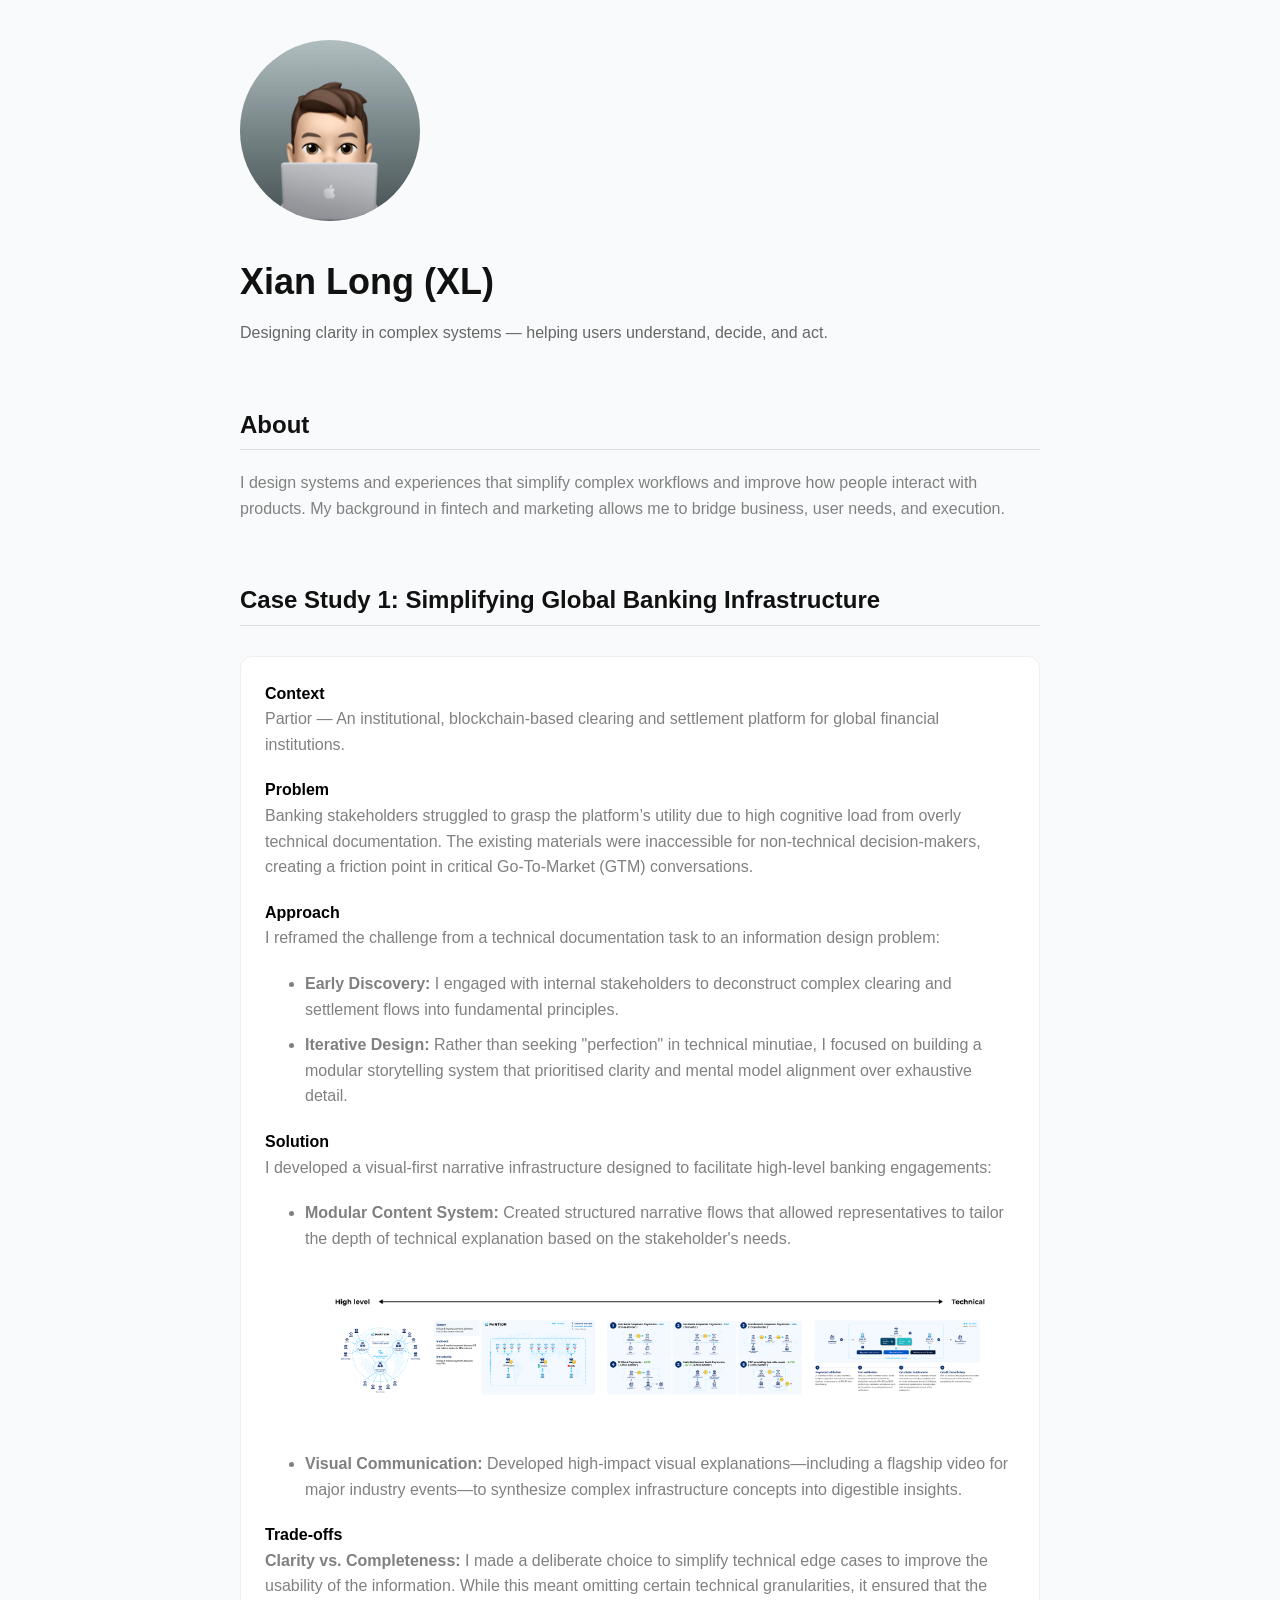
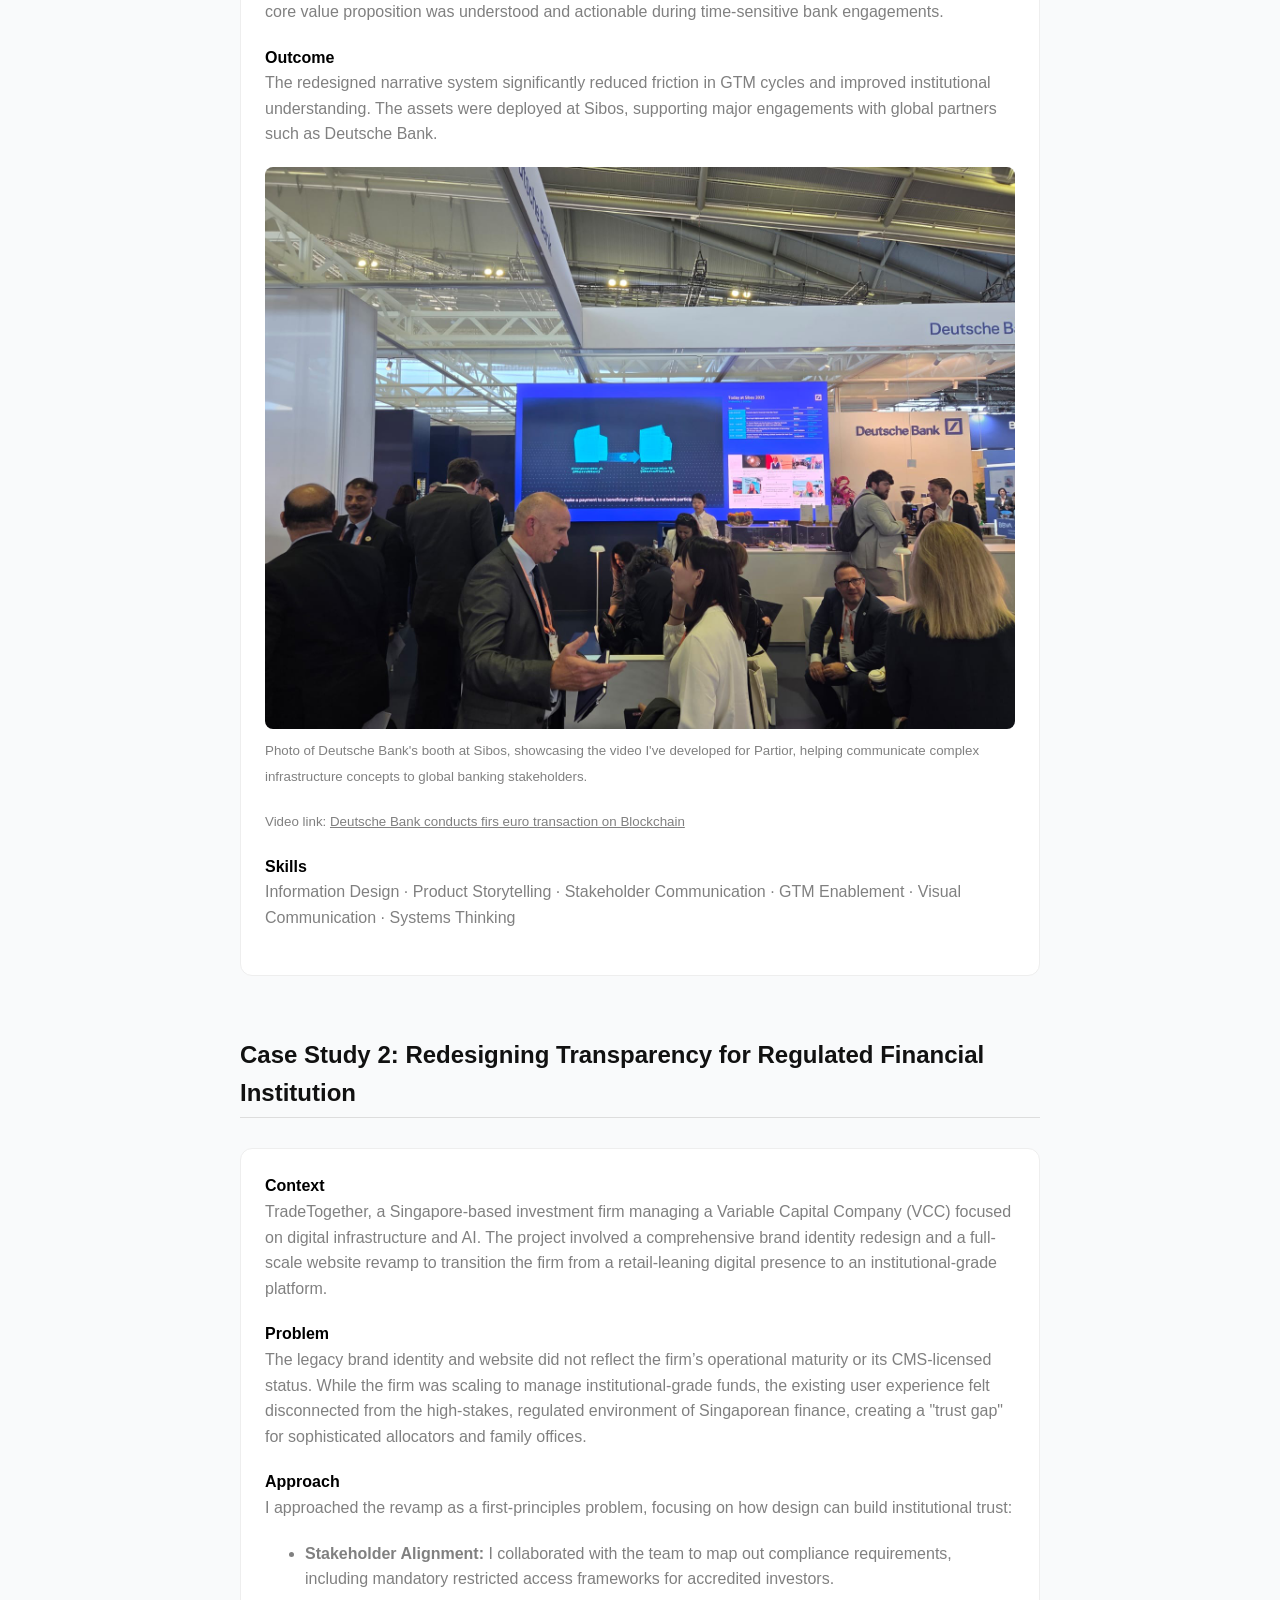
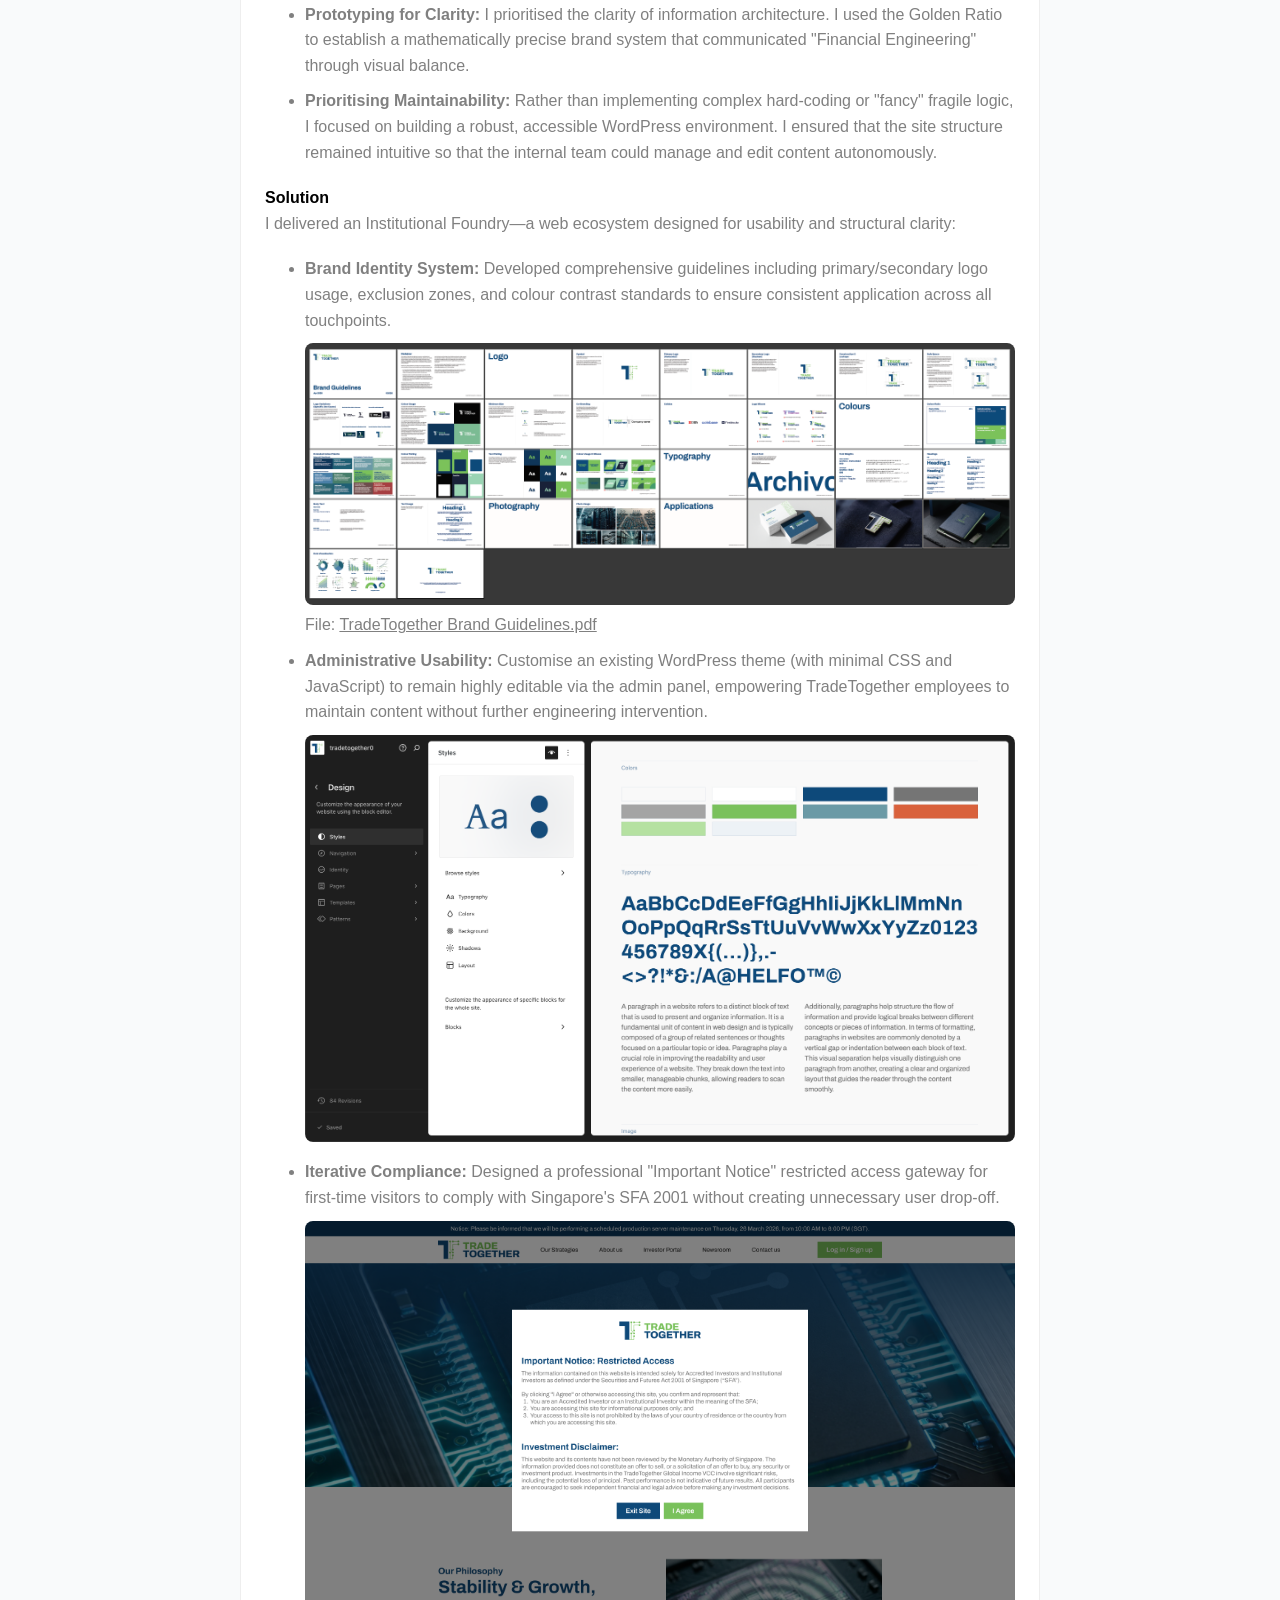
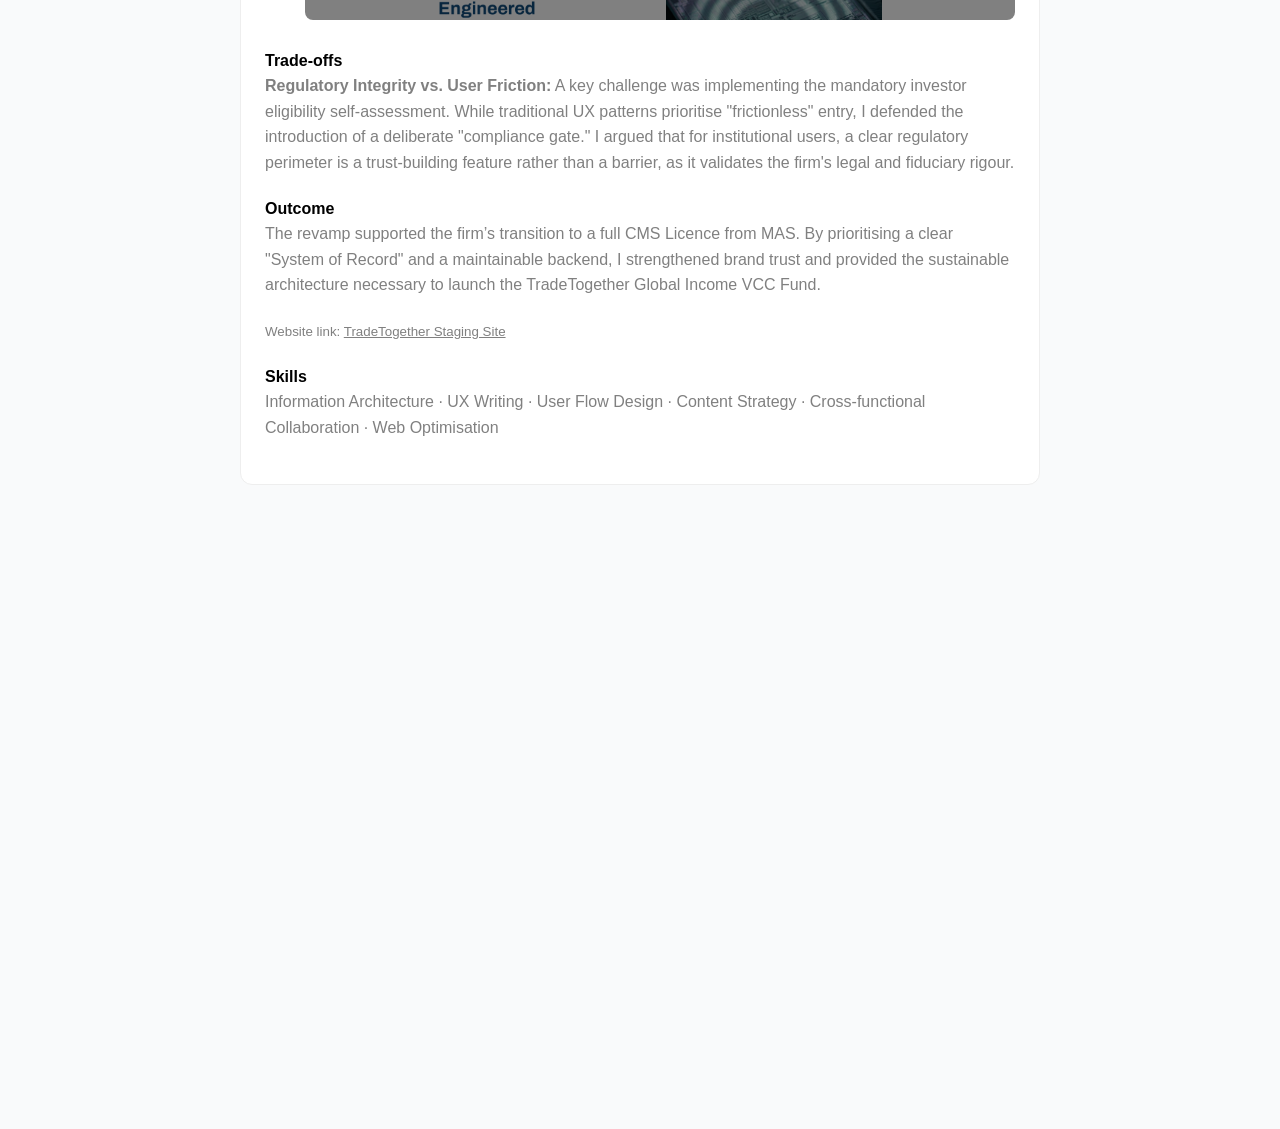
==== index.html @ 16508bb6 "Update index.html" ====
<!DOCTYPE html>
<html lang="en">
<head>
    <meta charset="UTF-8">
    <title>XianLong Yue – Portfolio</title>
    <meta name="viewport" content="width=device-width, initial-scale=1.0">
    <style>
        body {
          font-family: -apple-system, BlinkMacSystemFont, sans-serif;
          margin: 0;
          background: #f9fafb;
          color: #111;
          line-height: 1.6;
        }

        /* Container */
        .container {
          max-width: 800px;
          margin: auto;
          padding: 40px 20px;
        }

        /* Typography */
        h1 {
          font-size: 36px;
          margin-bottom: 10px;
        }

        h2 {
          font-size: 24px;
          margin-top: 60px;
          border-bottom: 1px solid #ddd;
          padding-bottom: 5px;
        }

        p, ul, a {
            margin-block-start:0;
            margin-block-end:0;
            margin-bottom: 20px;
            color: grey;
        }
        
        b{
            font-weight:600;
        }
        
        li{
            margin-bottom:10px;
        }
        
        .profile-pic {
            width:180px;
            border-radius:999px;
        }

        .tagline {
          color: #666;
        }

        /* Sections */
        .section {
          margin-top: 50px;
        }

        /* Cards */
        .case {
          margin-top: 30px;
          padding: 24px;
          background: white;
          border-radius: 12px;
          border: 1px solid #eee;
          transition: all 0.3s ease;
        }

        /* Hover effect */
        .case:hover {
          transform: translateY(-4px);
          box-shadow: 0 10px 30px rgba(0,0,0,0.08);
        }

        /* Labels */
        .label {
          font-weight: 600;
          margin: 0;
          color: black;
        }

        /* Fade-in animation */
        .fade-in {
          opacity: 0;
          transform: translateY(20px);
          transition: all 0.8s ease;
        }

        .fade-in.visible {
          opacity: 1;
          transform: translateY(0);
        }

        /* Footer */
        footer {
          margin-top: 60px;
          font-size: 14px;
          color: #777;
        }

        /* Smooth scroll */
        html {
          scroll-behavior: smooth;
        }
    </style>
</head>

<body>
    <div class="container">

        <!-- HERO -->
        <img src="images/IMG_5839.jpg" class="profile-pic fade-in"/>
        <h1 class="fade-in">Xian Long (XL)</h1>
        <p class="tagline fade-in">Designing clarity in complex systems — helping users understand, decide, and act.</p>

        <!-- ABOUT -->
        <div class="section fade-in">
          <h2>About</h2>
          <p>
            I design systems and experiences that simplify complex workflows and improve how people interact with products.
            My background in fintech and marketing allows me to bridge business, user needs, and execution.
          </p>
        </div>

        <!-- CASE STUDY 1 -->
        <div class="section fade-in">
          <h2>Case Study 1: Simplifying Global Banking Infrastructure</h2>

          <div class="case">
            <p class="label">Context</p>
            <p>
                Partior — An institutional, blockchain-based clearing and settlement platform for global financial institutions.
            </p>

            <p class="label">Problem</p>
            <p>
                Banking stakeholders struggled to grasp the platform’s utility due to high cognitive load from overly technical documentation. The existing materials were inaccessible for non-technical decision-makers, creating a friction point in critical Go-To-Market (GTM) conversations.
            </p>

            <p class="label">Approach</p>
            <p>
                I reframed the challenge from a technical documentation task to an information design problem:
            </p>
            <ul>
                <li>
                    <b>Early Discovery:</b> I engaged with internal stakeholders to deconstruct complex clearing and settlement flows into fundamental principles.
                </li>
                <li>
                    <b>Iterative Design:</b> Rather than seeking "perfection" in technical minutiae, I focused on building a modular storytelling system that prioritised clarity and mental model alignment over exhaustive detail.
                </li>
            </ul>

            <p class="label">Solution</p>
            <p>
                I developed a visual-first narrative infrastructure designed to facilitate high-level banking engagements:
            </p>
            <ul>
                <li>
                    <b>Modular Content System:</b> Created structured narrative flows that allowed representatives to tailor the depth of technical explanation based on the stakeholder's needs.
                    <img src="images/ModularContentSystem.png" style="width:100%; border-radius:8px; margin-top:10px;">
                </li>
                <li>
                    <b>Visual Communication:</b> Developed high-impact visual explanations—including a flagship video for major industry events—to synthesize complex infrastructure concepts into digestible insights.
                </li>
            </ul>        

            <p class="label">Trade-offs</p>
            <p>
                <b>Clarity vs. Completeness:</b> I made a deliberate choice to simplify technical edge cases to improve the usability of the information. While this meant omitting certain technical granularities, it ensured that the core value proposition was understood and actionable during time-sensitive bank engagements.
            </p>

            <p class="label">Outcome</p>
            <p>
                The redesigned narrative system significantly reduced friction in GTM cycles and improved institutional understanding. The assets were deployed at Sibos, supporting major engagements with global partners such as Deutsche Bank.            
            </p>
            
            <img src="images/42da3e1f-8ed3-4a07-92d8-b192d1c89c43.JPG" style="width:100%; border-radius:8px;">
            <p><small>Photo of Deutsche Bank's booth at Sibos, showcasing the video I've developed for Partior, helping communicate complex infrastructure concepts to global banking stakeholders.</small></p>
            
            <p><small>Video link: <a href="https://corporates.db.com/more/latest-news/deutsche-bank-conducts-first-euro-transaction-via-partior-s-blockchain-platform#watchmiid=9QZVPtZCZfKyb3wYoF9NgM">Deutsche Bank conducts firs euro transaction on Blockchain</a></small></p>
            
            <p class="label">Skills</p>
            <p>
            Information Design · Product Storytelling · Stakeholder Communication · GTM Enablement · Visual Communication · Systems Thinking
            </p>
          </div>
        </div>

        <!-- CASE STUDY 2 -->
        <div class="section fade-in">
          <h2>Case Study 2: Redesigning Transparency for Regulated Financial Institution</h2>

          <div class="case">
            <p class="label">Context</p>
            <p>TradeTogether, a Singapore-based investment firm managing a Variable Capital Company (VCC) focused on digital infrastructure and AI. The project involved a comprehensive brand identity redesign and a full-scale website revamp to transition the firm from a retail-leaning digital presence to an institutional-grade platform.</p>

            <p class="label">Problem</p>
            <p>
                The legacy brand identity and website did not reflect the firm’s operational maturity or its CMS-licensed status. While the firm was scaling to manage institutional-grade funds, the existing user experience felt disconnected from the high-stakes, regulated environment of Singaporean finance, creating a "trust gap" for sophisticated allocators and family offices.
            </p>

            <p class="label">Approach</p>
            <p>
                I approached the revamp as a first-principles problem, focusing on how design can build institutional trust:
            </p>  
            <ul>
                <li><b>Stakeholder Alignment:</b> I collaborated with the team to map out compliance requirements, including mandatory restricted access frameworks for accredited investors.</li>

                <li><b>Prototyping for Clarity:</b> I prioritised the clarity of information architecture. I used the Golden Ratio to establish a mathematically precise brand system that communicated "Financial Engineering" through visual balance.</li>

                <li><b>Prioritising Maintainability:</b> Rather than implementing complex hard-coding or "fancy" fragile logic, I focused on building a robust, accessible WordPress environment. I ensured that the site structure remained intuitive so that the internal team could manage and edit content autonomously.</li>
            </ul>

            <p class="label">Solution</p>
            <p>
                I delivered an Institutional Foundry—a web ecosystem designed for usability and structural clarity:            
            </p>
            <ul>
                <li>
                    <b>Brand Identity System:</b> Developed comprehensive guidelines including primary/secondary logo usage, exclusion zones, and colour contrast standards to ensure consistent application across all touchpoints.<br>
                    <img src="images/TT_Brand_Guidelines_Artboards.png" style="width:100%; border-radius:8px; margin-top:10px;">
                    File: <a href="TradeTogether-Brand-Guidelines.pdf" target="_blank">TradeTogether Brand Guidelines.pdf</a>
                </li>

                <li>
                    <b>Administrative Usability:</b> Customise an existing WordPress theme (with minimal CSS and JavaScript) to remain highly editable via the admin panel, empowering TradeTogether employees to maintain content without further engineering intervention.<br>
                    <img src="images/TT_Wordpress_Theme_Styles.png" style="width:100%; border-radius:8px; margin-top:10px;">
                </li>

                <li>
                    <b>Iterative Compliance:</b> Designed a professional "Important Notice" restricted access gateway for first-time visitors to comply with Singapore's SFA 2001 without creating unnecessary user drop-off.<br>
                    <img src="images/Notice-and-Disclaimer-Popup.png" style="width:100%; border-radius:8px; margin-top:10px;">
                </li>
            </ul>

            <p class="label">Trade-offs</p>
            <p>
                <b>Regulatory Integrity vs. User Friction:</b> A key challenge was implementing the mandatory investor eligibility self-assessment. While traditional UX patterns prioritise "frictionless" entry, I defended the introduction of a deliberate "compliance gate." I argued that for institutional users, a clear regulatory perimeter is a trust-building feature rather than a barrier, as it validates the firm's legal and fiduciary rigour.            
            </p>
            <p class="label">Outcome</p>
            <p>
                The revamp supported the firm’s transition to a full CMS Licence from MAS. By prioritising a clear "System of Record" and a maintainable backend, I strengthened brand trust and provided the sustainable architecture necessary to launch the TradeTogether Global Income VCC Fund.
            </p>
            <p><small>Website link: <a href="https://tradetogether0.wpcomstaging.com/">TradeTogether Staging Site</a></small></p>
            <p class="label">Skills</p>
            <p>
                Information Architecture · UX Writing · User Flow Design · 
                Content Strategy · Cross-functional Collaboration · Web Optimisation
            </p>
          </div>
        </div>

        <!--
        <div class="section fade-in">
          <h2>Case Study 3 — Building Product Narrative (0 → 1)</h2>

          <div class="case">
            <p class="label">Context</p>
            <p>Early-stage financial wellness product.</p>

            <p class="label">Problem</p>
            <p>
              Users lacked understanding and trust in the product due to unclear positioning.
            </p>

            <p class="label">Approach</p>
            <p>
              Treated as a product clarity problem — simplify messaging and build trust through consistency.
            </p>

            <p class="label">Solution</p>
            <p>
              Developed a foundational narrative system across landing pages and campaigns.
            </p>

            <p class="label">Trade-offs</p>
            <p>
              Balanced emotional storytelling with functional clarity.
            </p>

            <p class="label">Outcome</p>
            <p>
              Improved user engagement and strengthened brand trust in early growth stage.
            </p>
          </div>
        </div>
        -->

        <!-- WORK STYLE -->
        <div class="section fade-in">
          <h2>How I Work</h2>
          <p>
            I focus on understanding users early, prototyping quickly, and iterating based on feedback.
            I prioritise clarity and usability over perfection.
          </p>
        </div>
       
        <div class="section fade-in">
            <h2>Tools</h2>
            <p>
            Figma · Adobe Creative Suite · Web CMS · HTML/CSS/Javascript · AI-assisted workflows
            </p>
        </div>
            
        <!-- CONTACT -->
        <div class="section fade-in">
          <h2>Contact</h2>
          <p>Email: <a href="mailto:xlcommunicates@gmail.com">xlcommunicates@gmail.com</a></p>
          <p>LinkedIn: <a href="https://www.linkedin.com/in/xianlong-yue-673240166/">https://www.linkedin.com/in/xianlong-yue-673240166/</a></p>
        </div>

        <footer class="fade-in">
          © 2026 XianLong Yue
        </footer>

    </div>
    
    <!-- JS for scroll animations -->
    <script>
    const observer = new IntersectionObserver(entries => {
      entries.forEach(entry => {
        if (entry.isIntersecting) {
          entry.target.classList.add('visible');
        }
      });
    });

    document.querySelectorAll('.fade-in').forEach(el => {
      observer.observe(el);
    });
    </script>
</body>
</html>
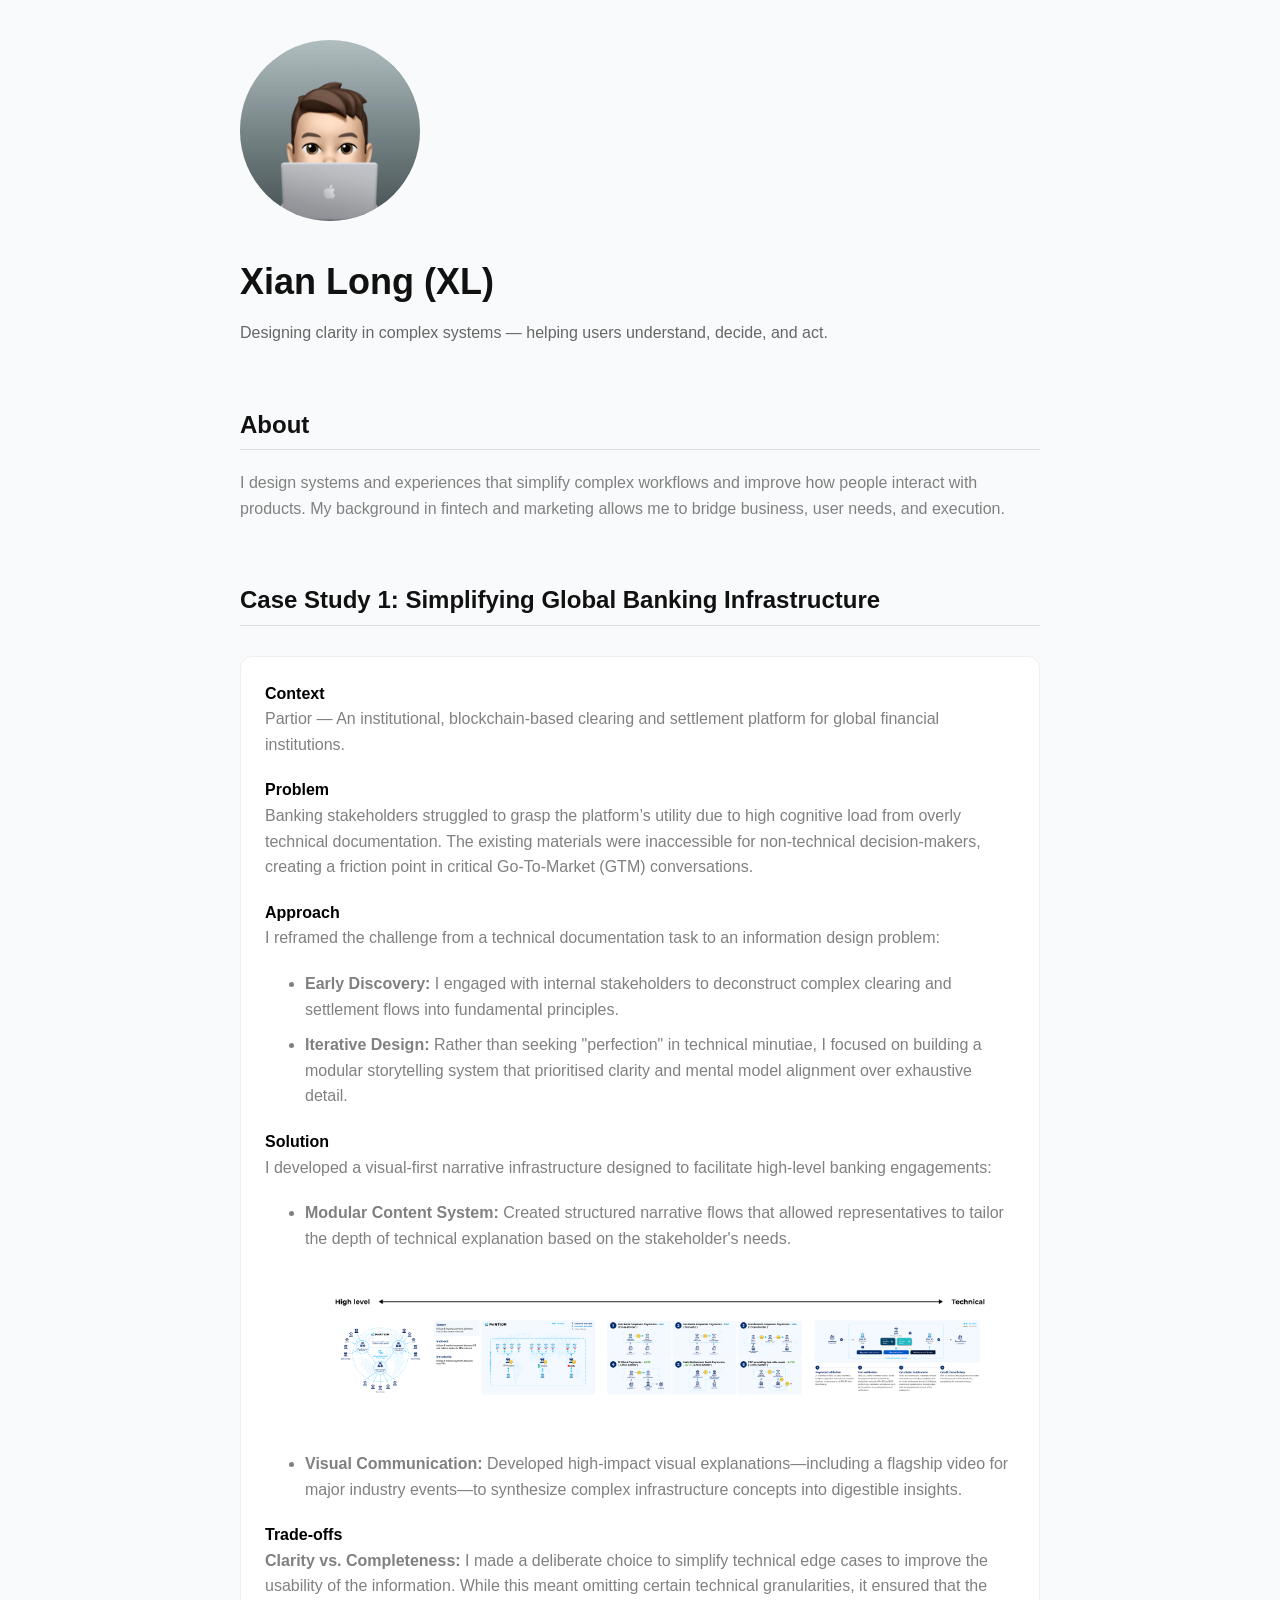
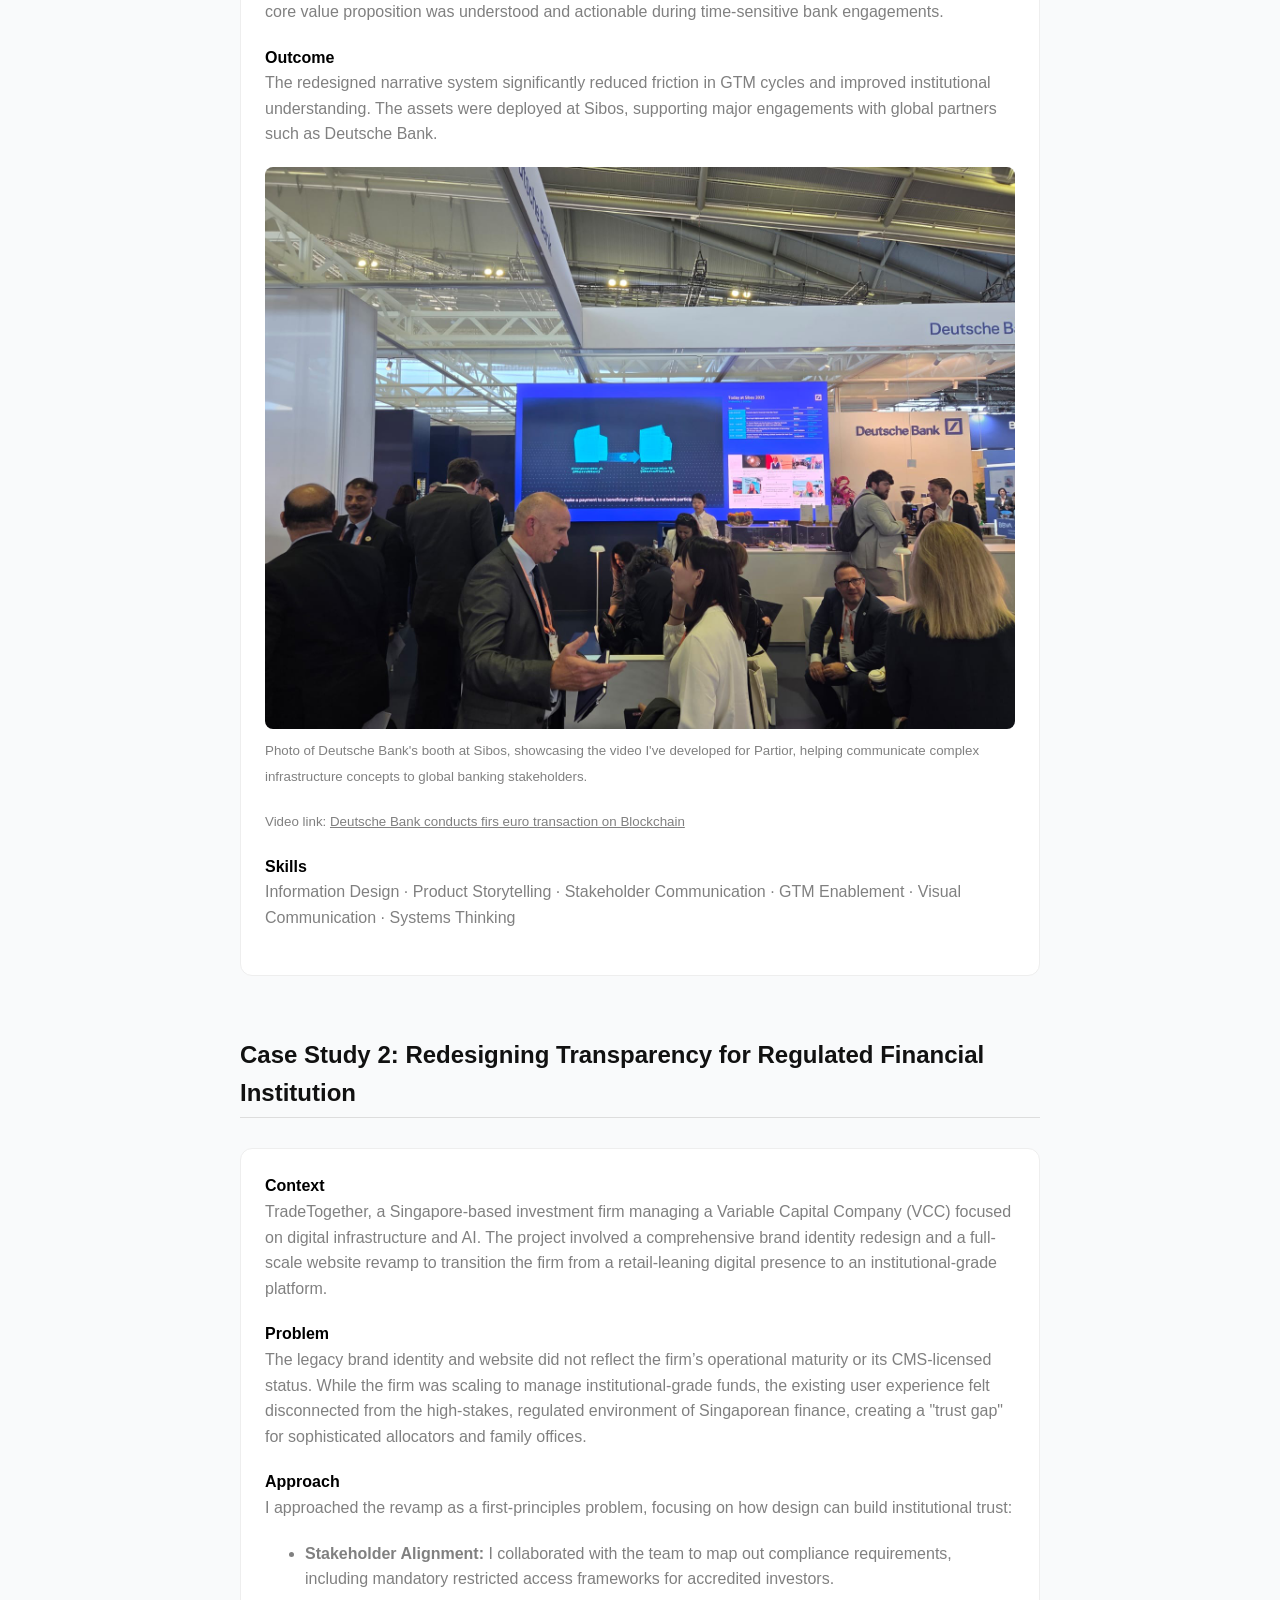
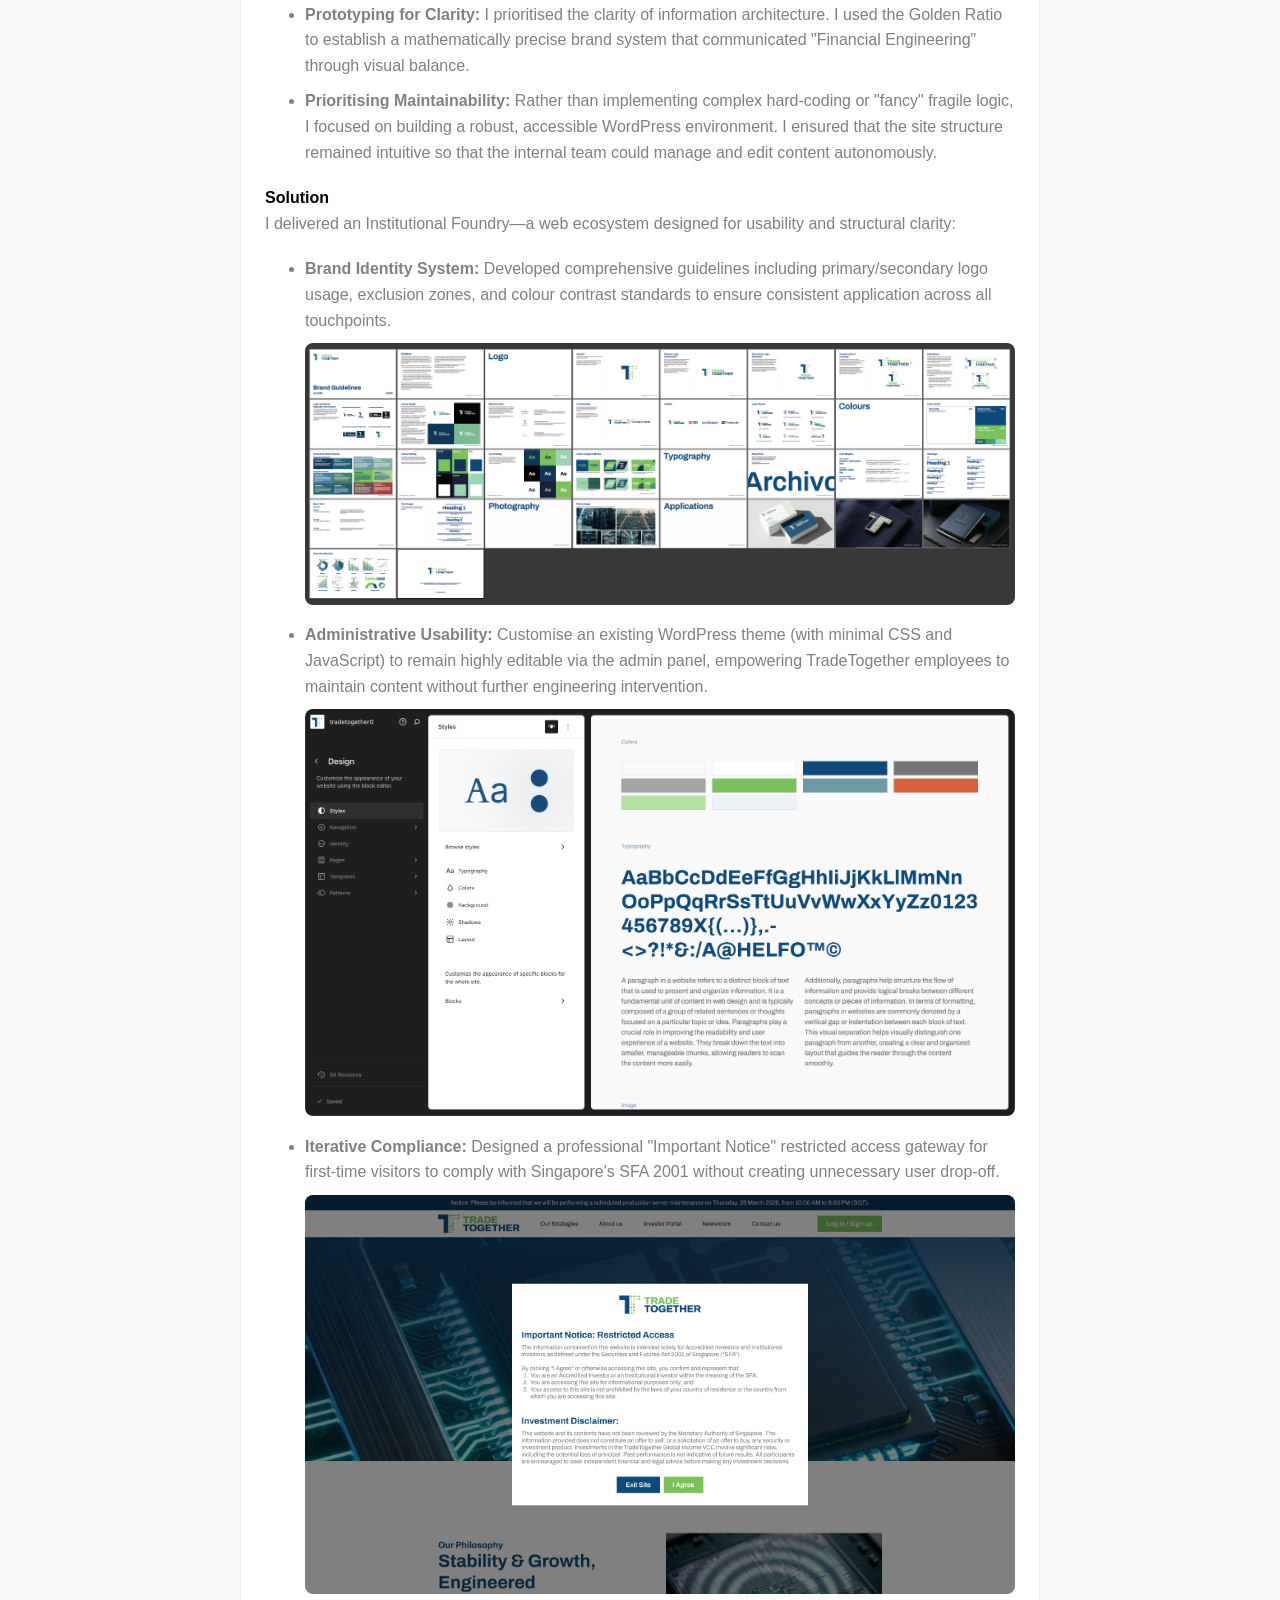
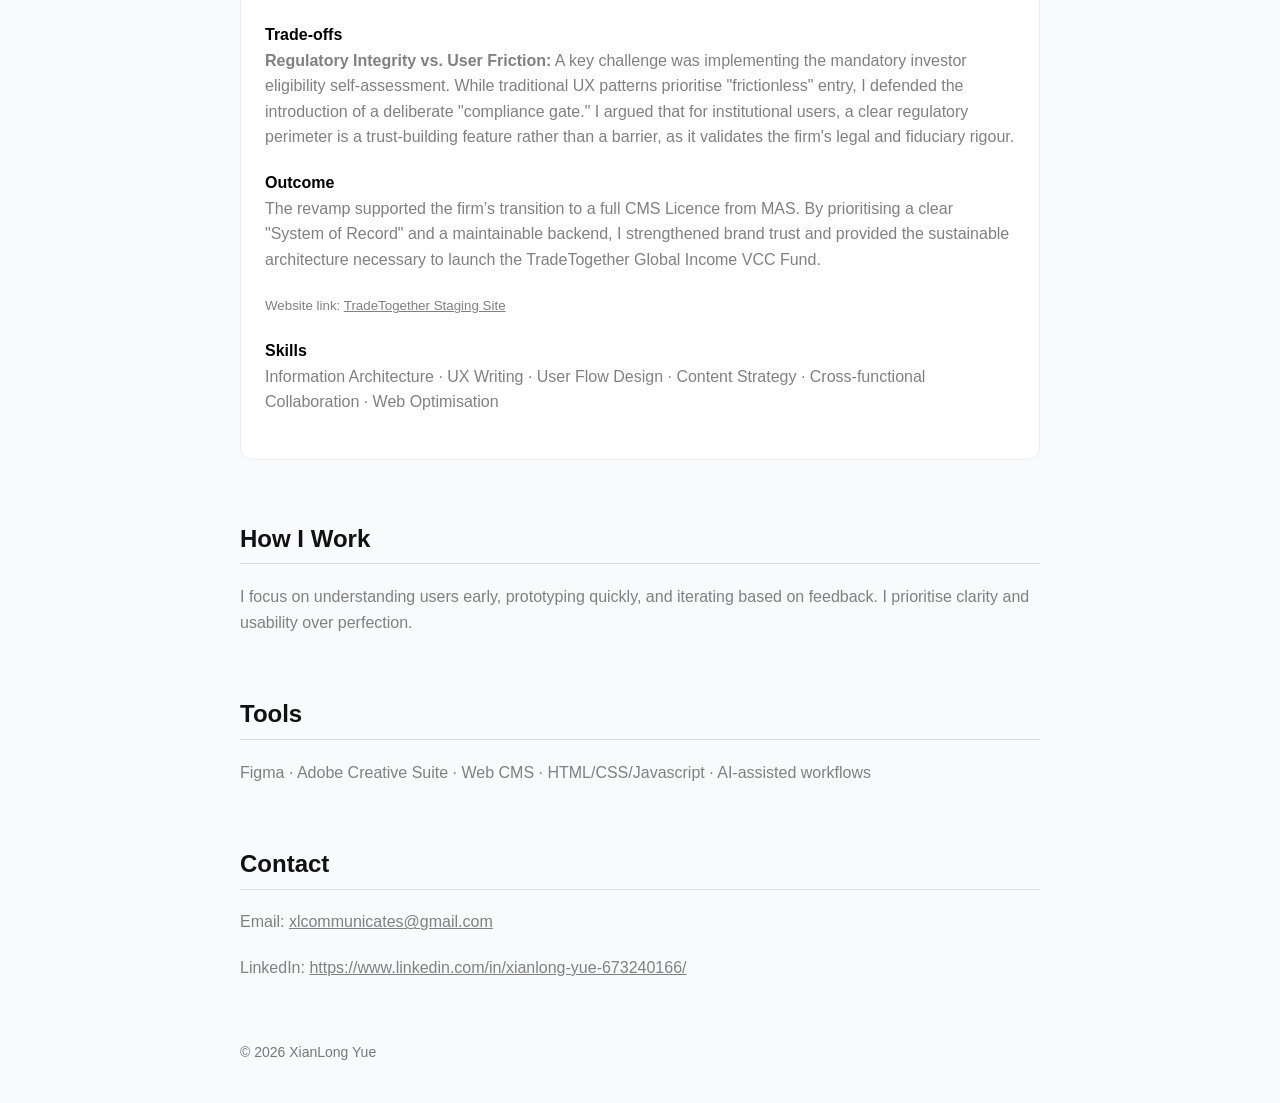
==== commit 3de49b2d: "Update index.html" ====
--- a/index.html
+++ b/index.html
@@ -225,7 +225,6 @@
                 <li>
                     <b>Brand Identity System:</b> Developed comprehensive guidelines including primary/secondary logo usage, exclusion zones, and colour contrast standards to ensure consistent application across all touchpoints.<br>
                     <img src="images/TT_Brand_Guidelines_Artboards.png" style="width:100%; border-radius:8px; margin-top:10px;">
-                    File: <a href="TradeTogether-Brand-Guidelines.pdf" target="_blank">TradeTogether Brand Guidelines.pdf</a>
                 </li>
 
                 <li>
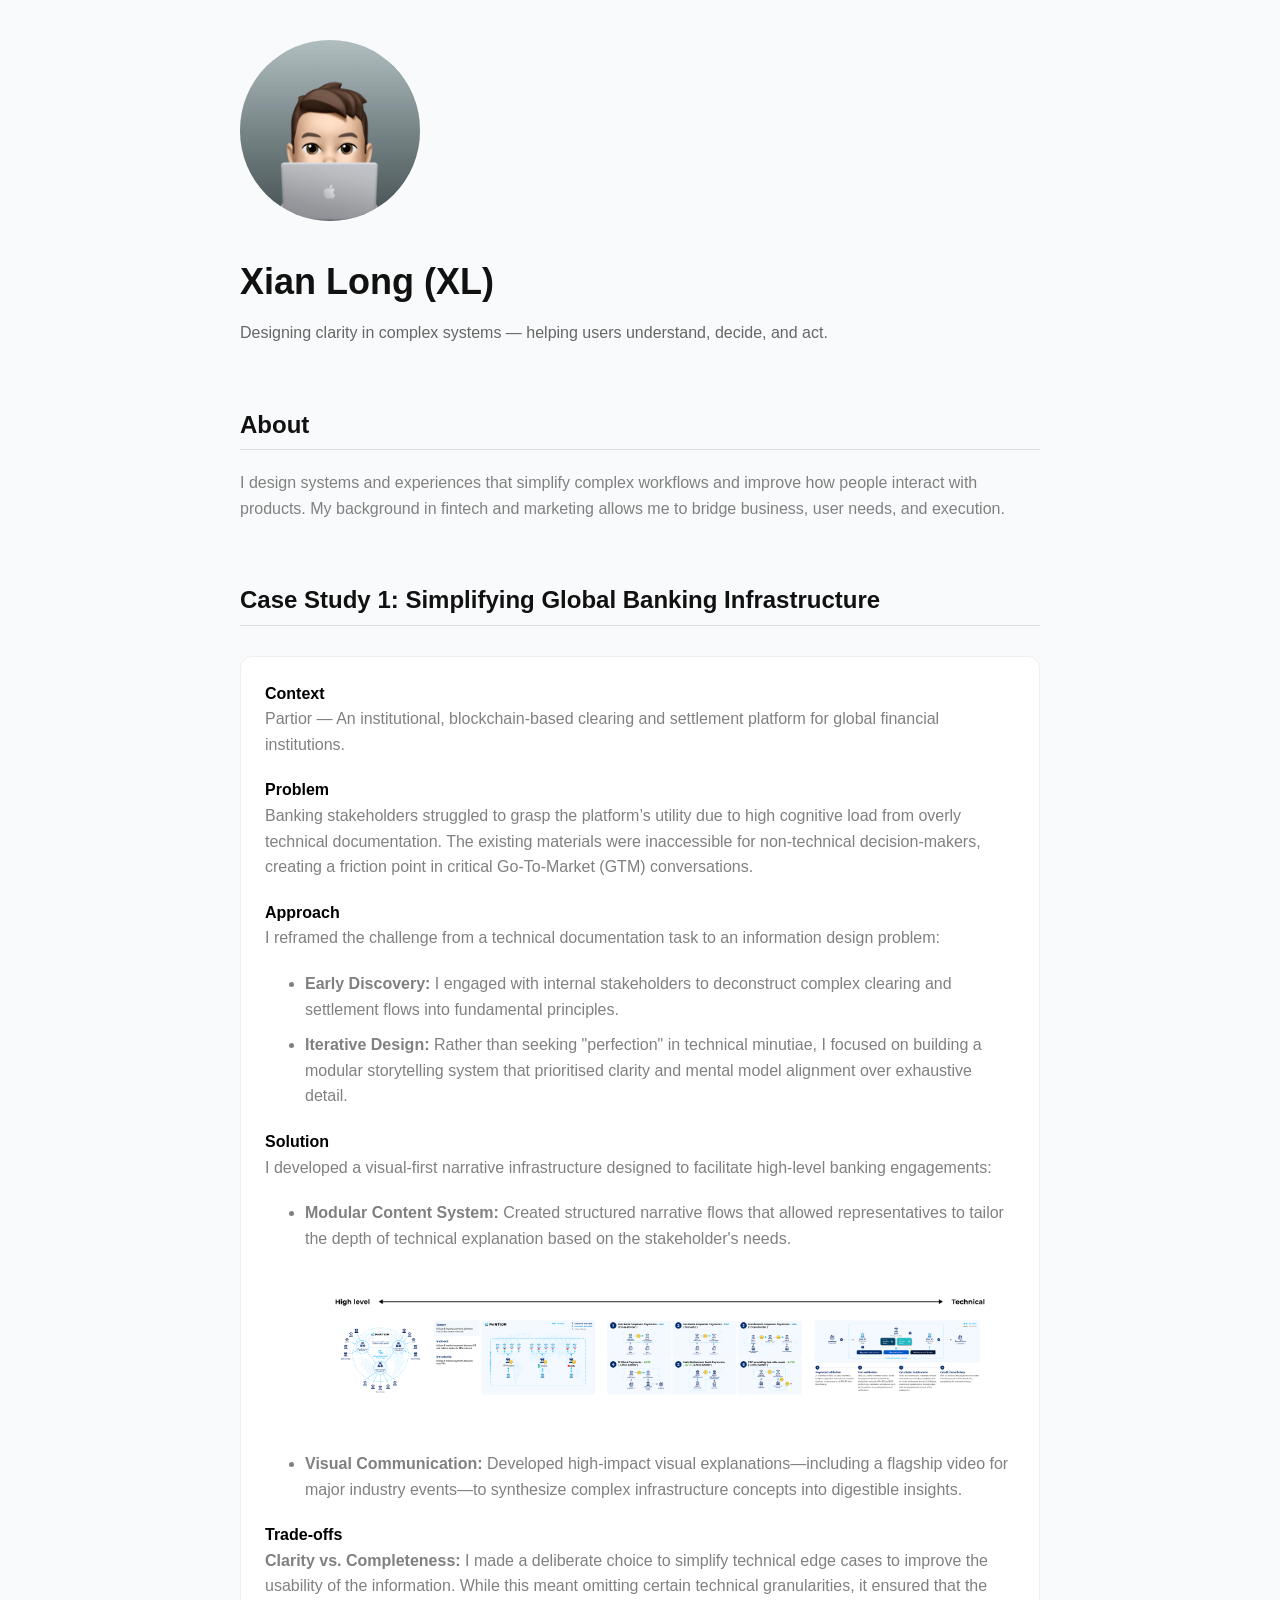
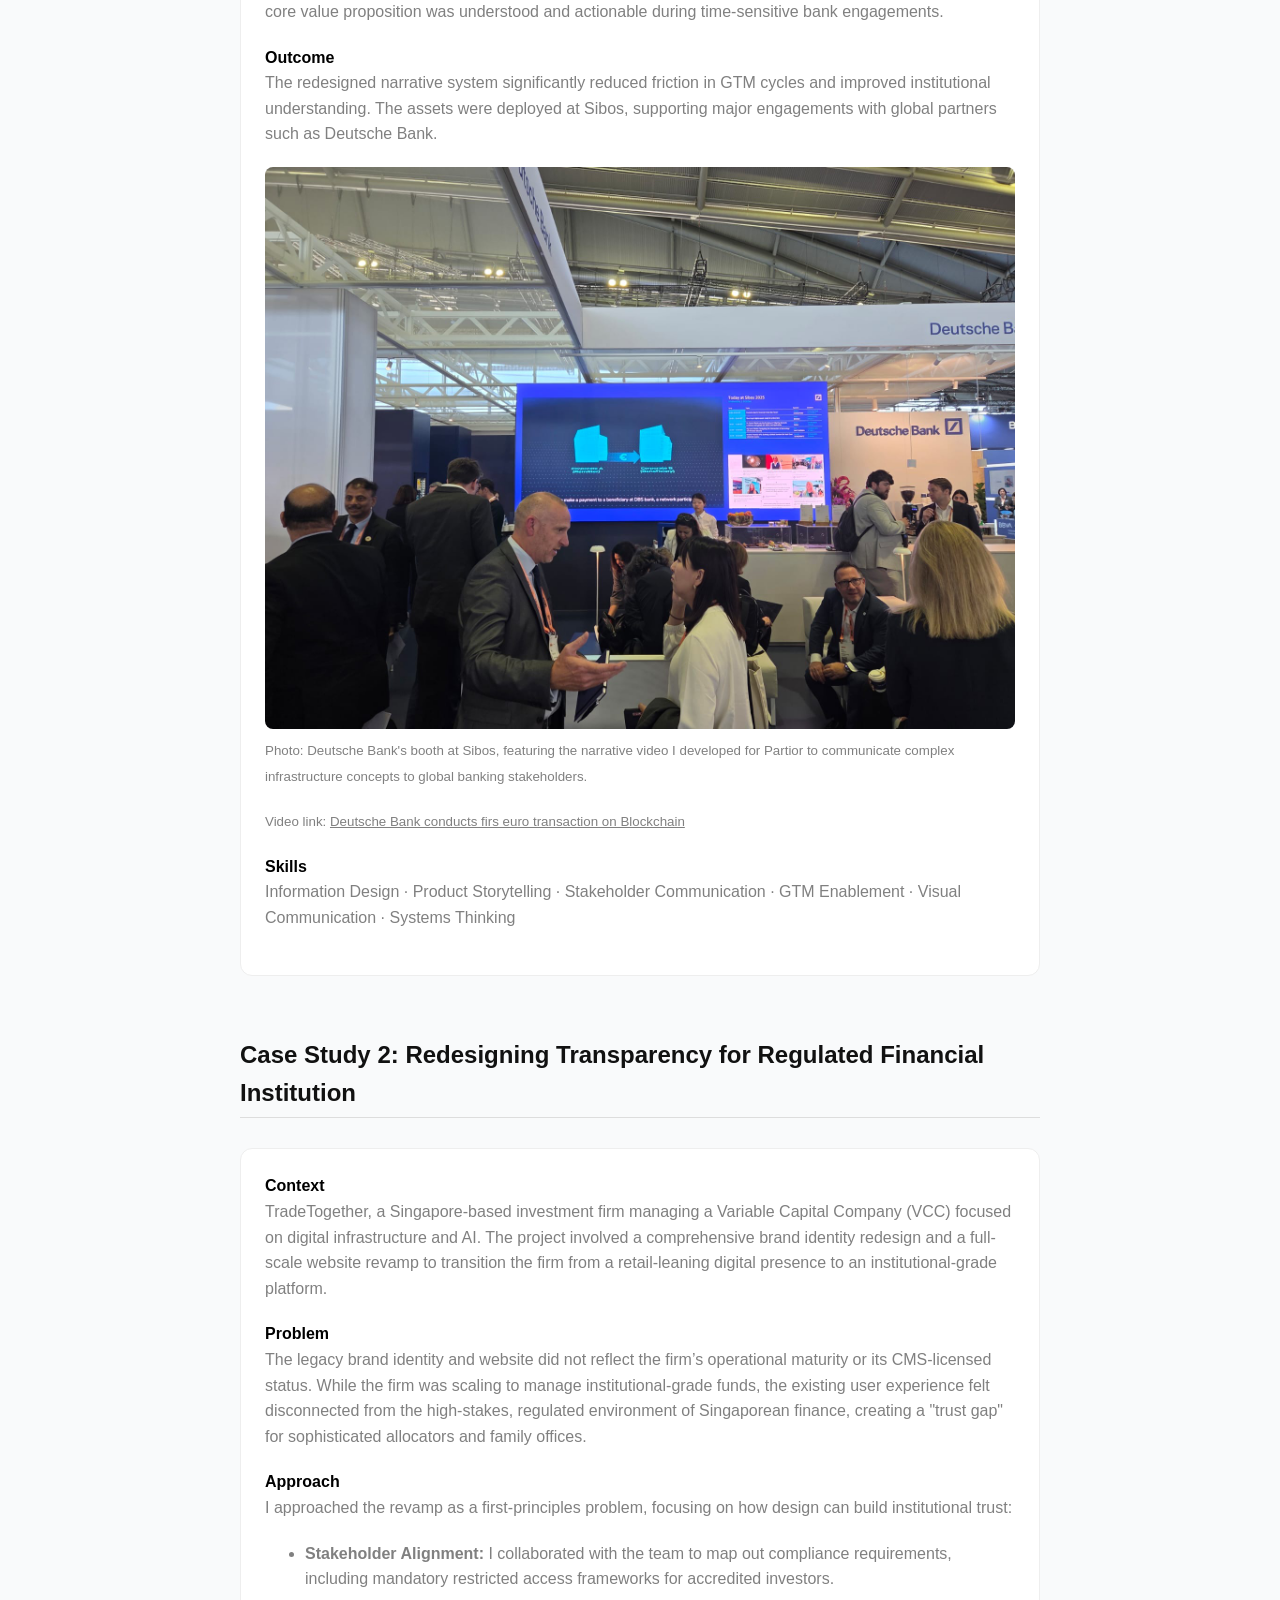
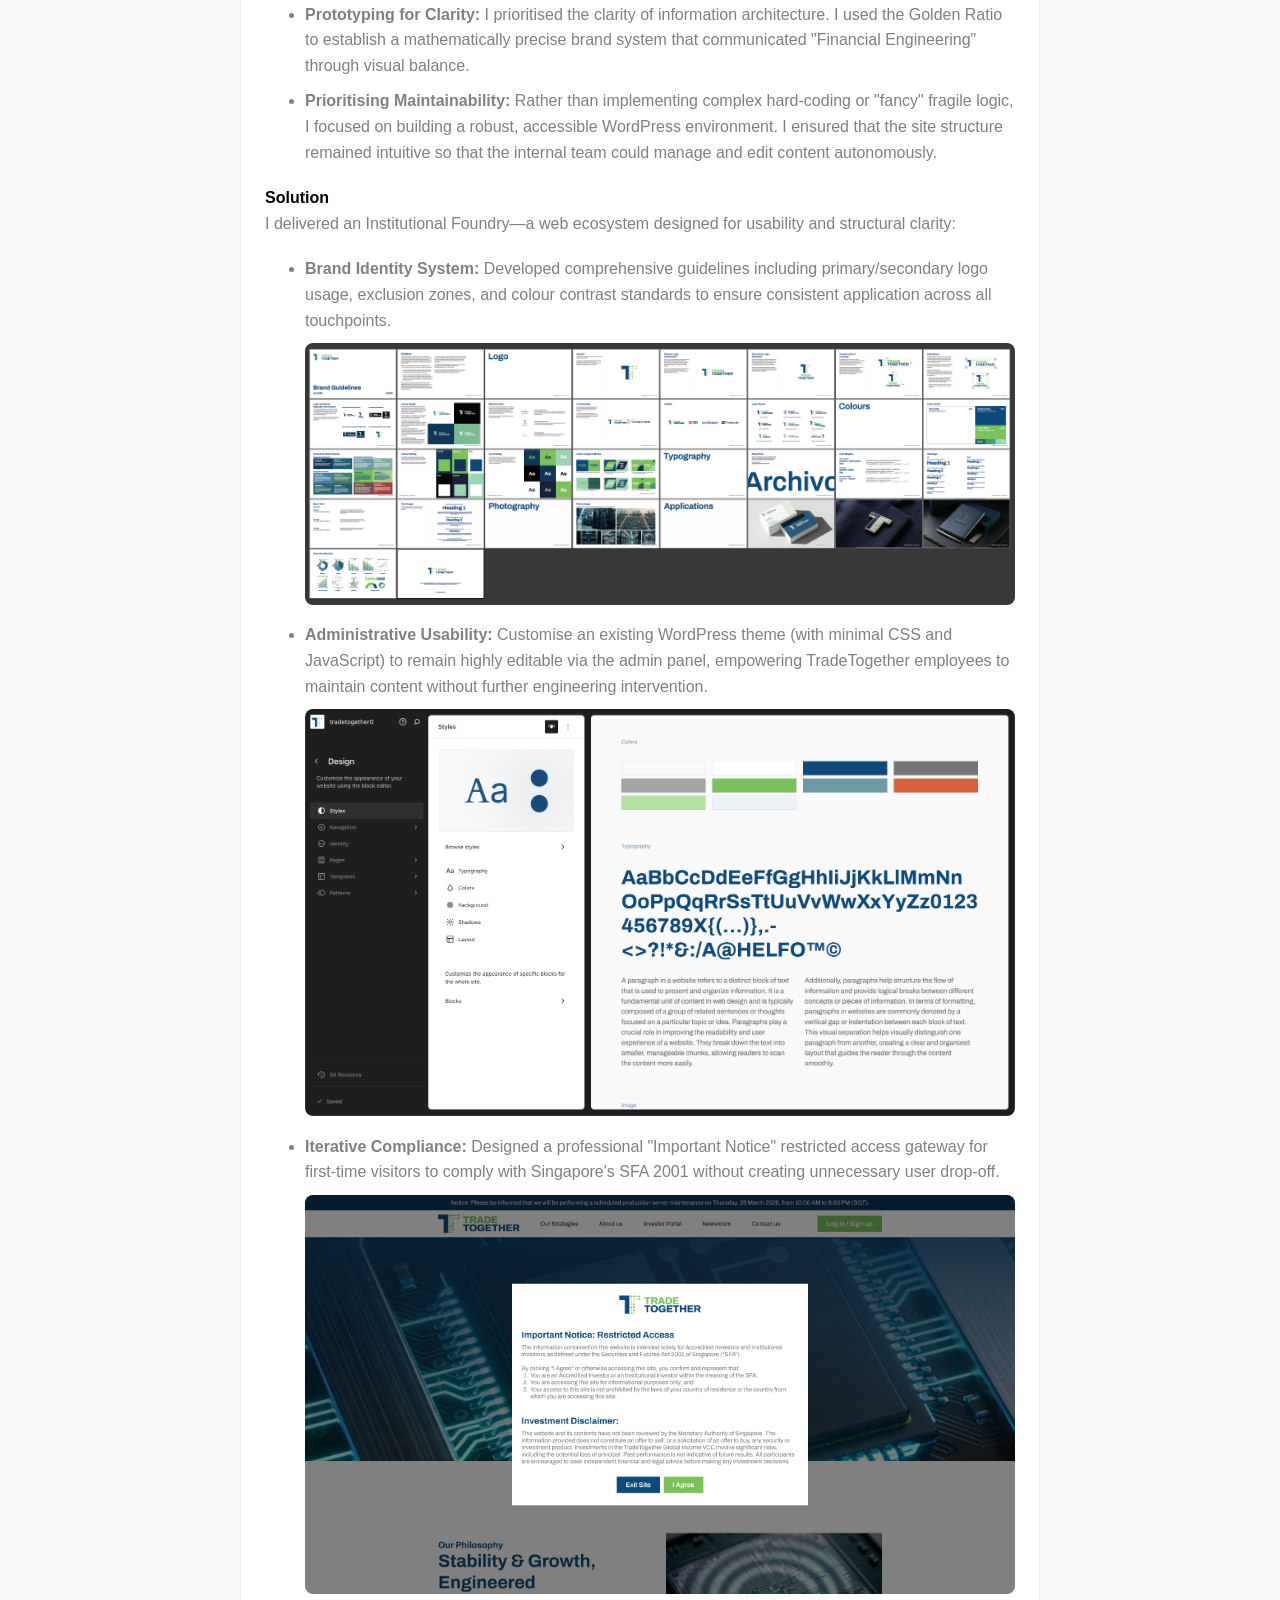
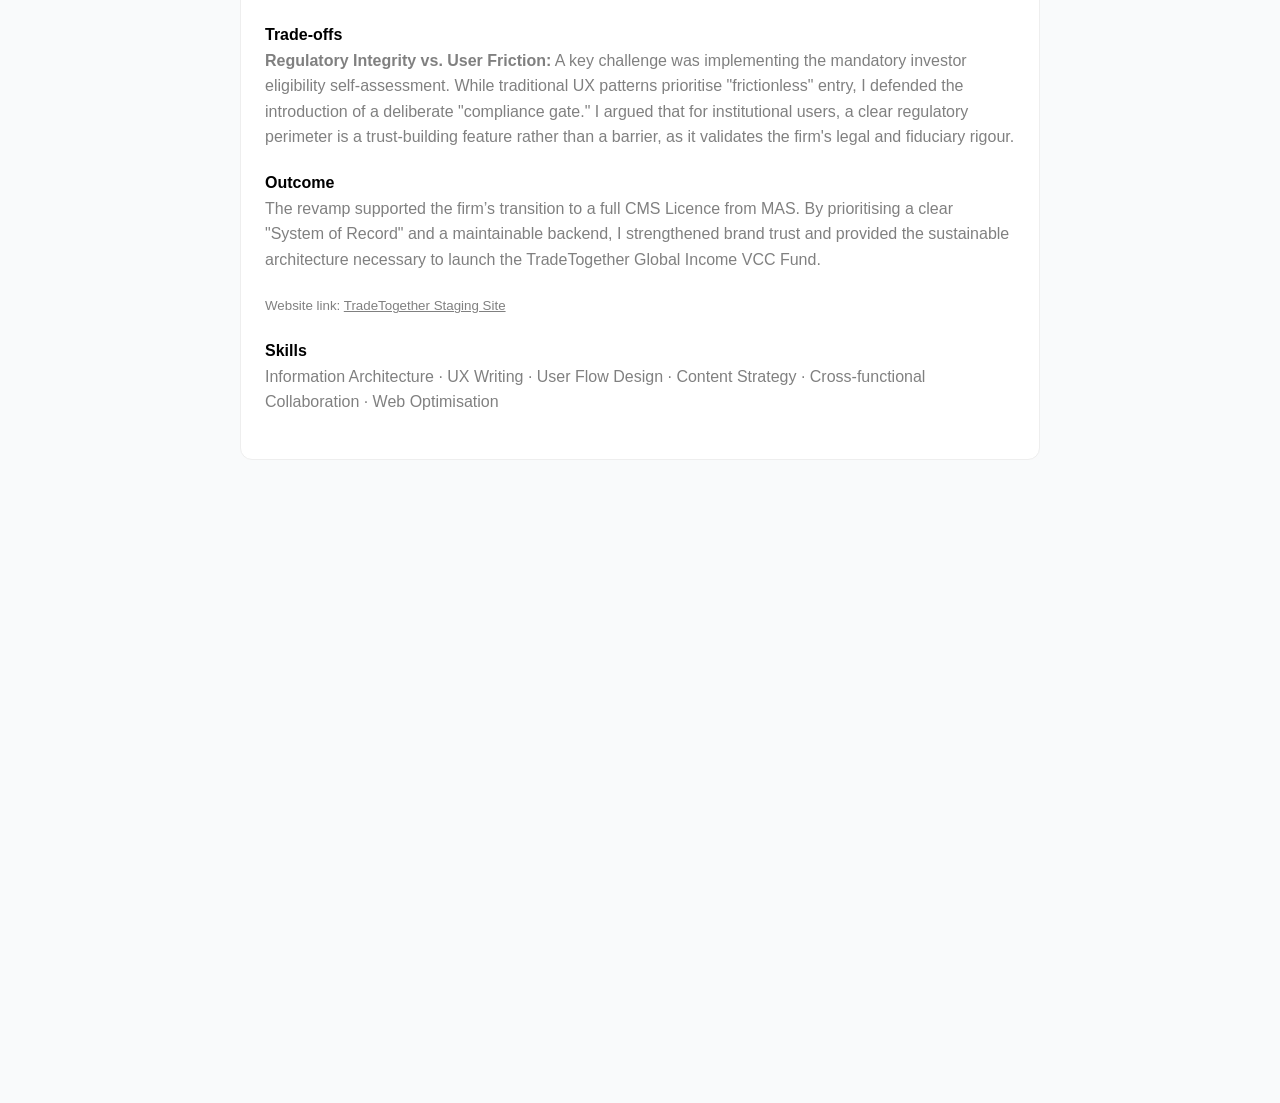
==== commit 0384211e: "Update index.html" ====
--- a/index.html
+++ b/index.html
@@ -181,7 +181,7 @@
             </p>
             
             <img src="images/42da3e1f-8ed3-4a07-92d8-b192d1c89c43.JPG" style="width:100%; border-radius:8px;">
-            <p><small>Photo of Deutsche Bank's booth at Sibos, showcasing the video I've developed for Partior, helping communicate complex infrastructure concepts to global banking stakeholders.</small></p>
+            <p><small>Photo: Deutsche Bank's booth at Sibos, featuring the narrative video I developed for Partior to communicate complex infrastructure concepts to global banking stakeholders.</small></p>
             
             <p><small>Video link: <a href="https://corporates.db.com/more/latest-news/deutsche-bank-conducts-first-euro-transaction-via-partior-s-blockchain-platform#watchmiid=9QZVPtZCZfKyb3wYoF9NgM">Deutsche Bank conducts firs euro transaction on Blockchain</a></small></p>
             
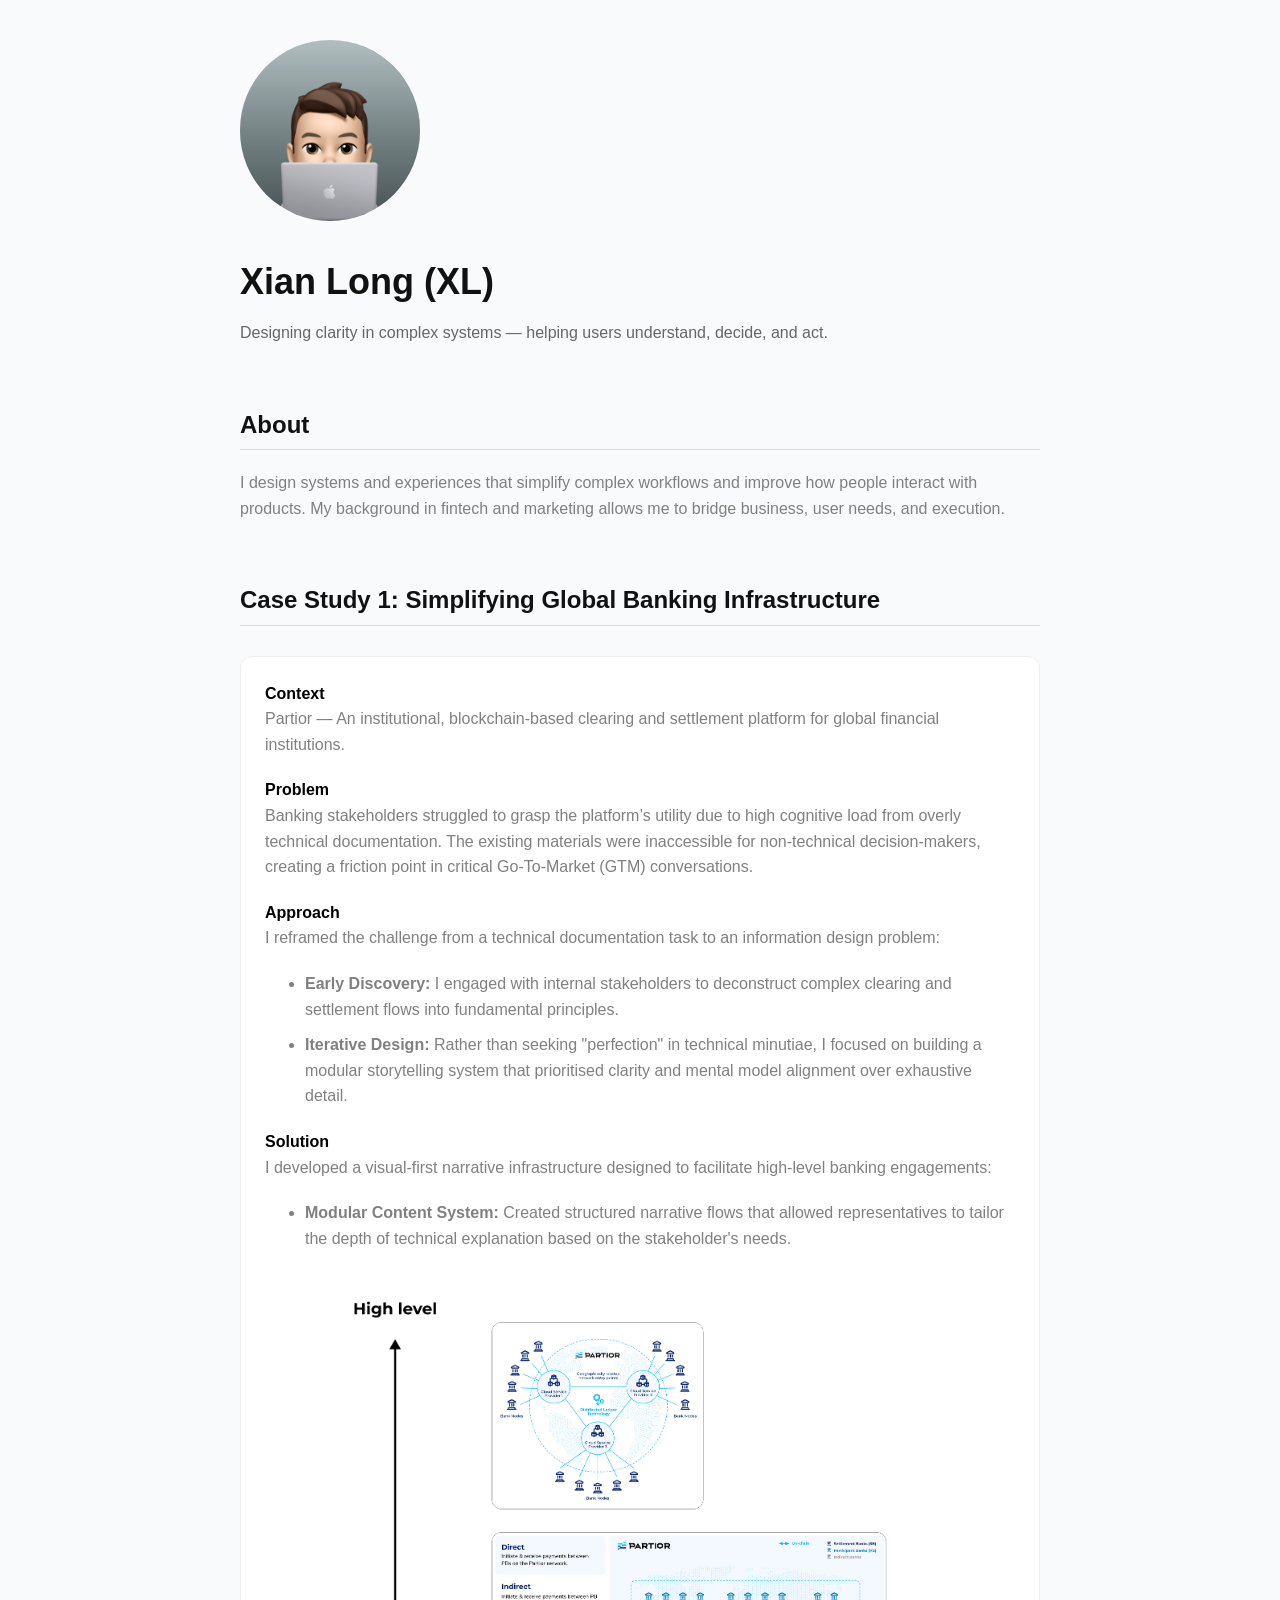
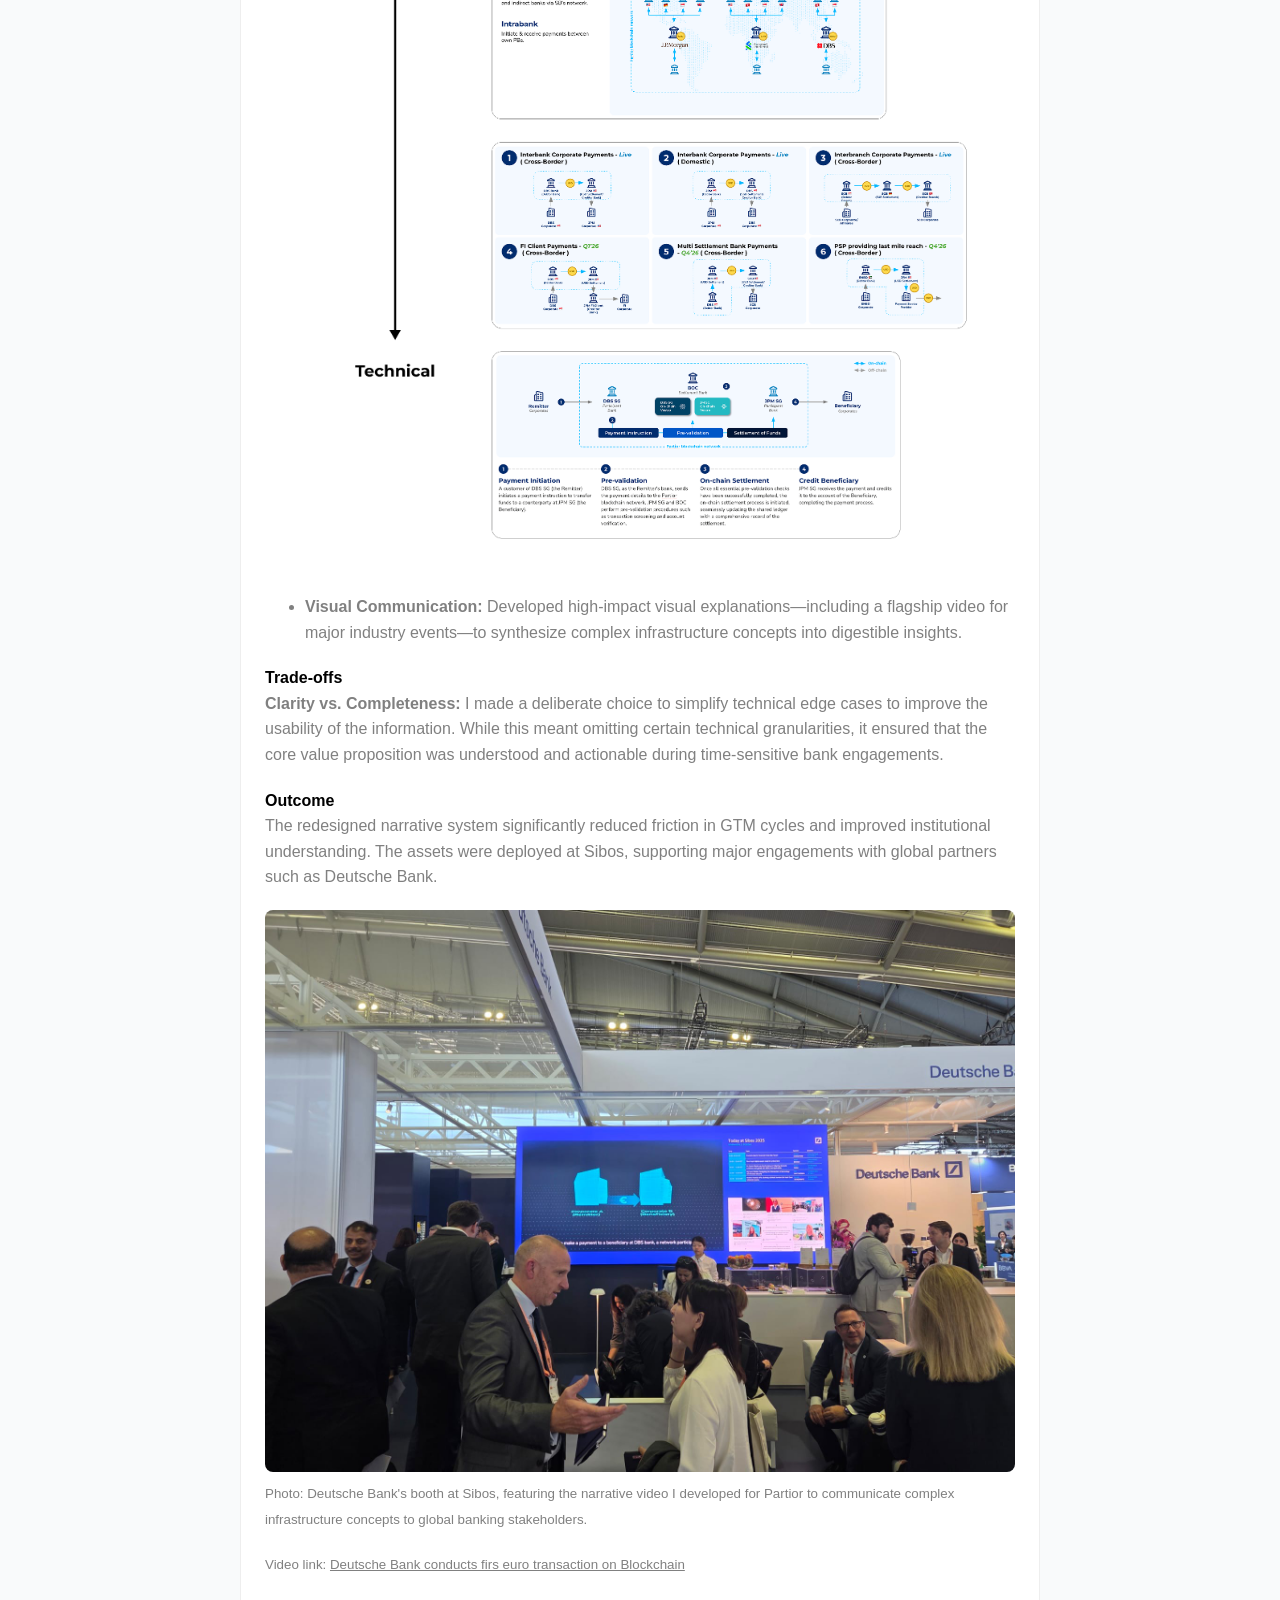
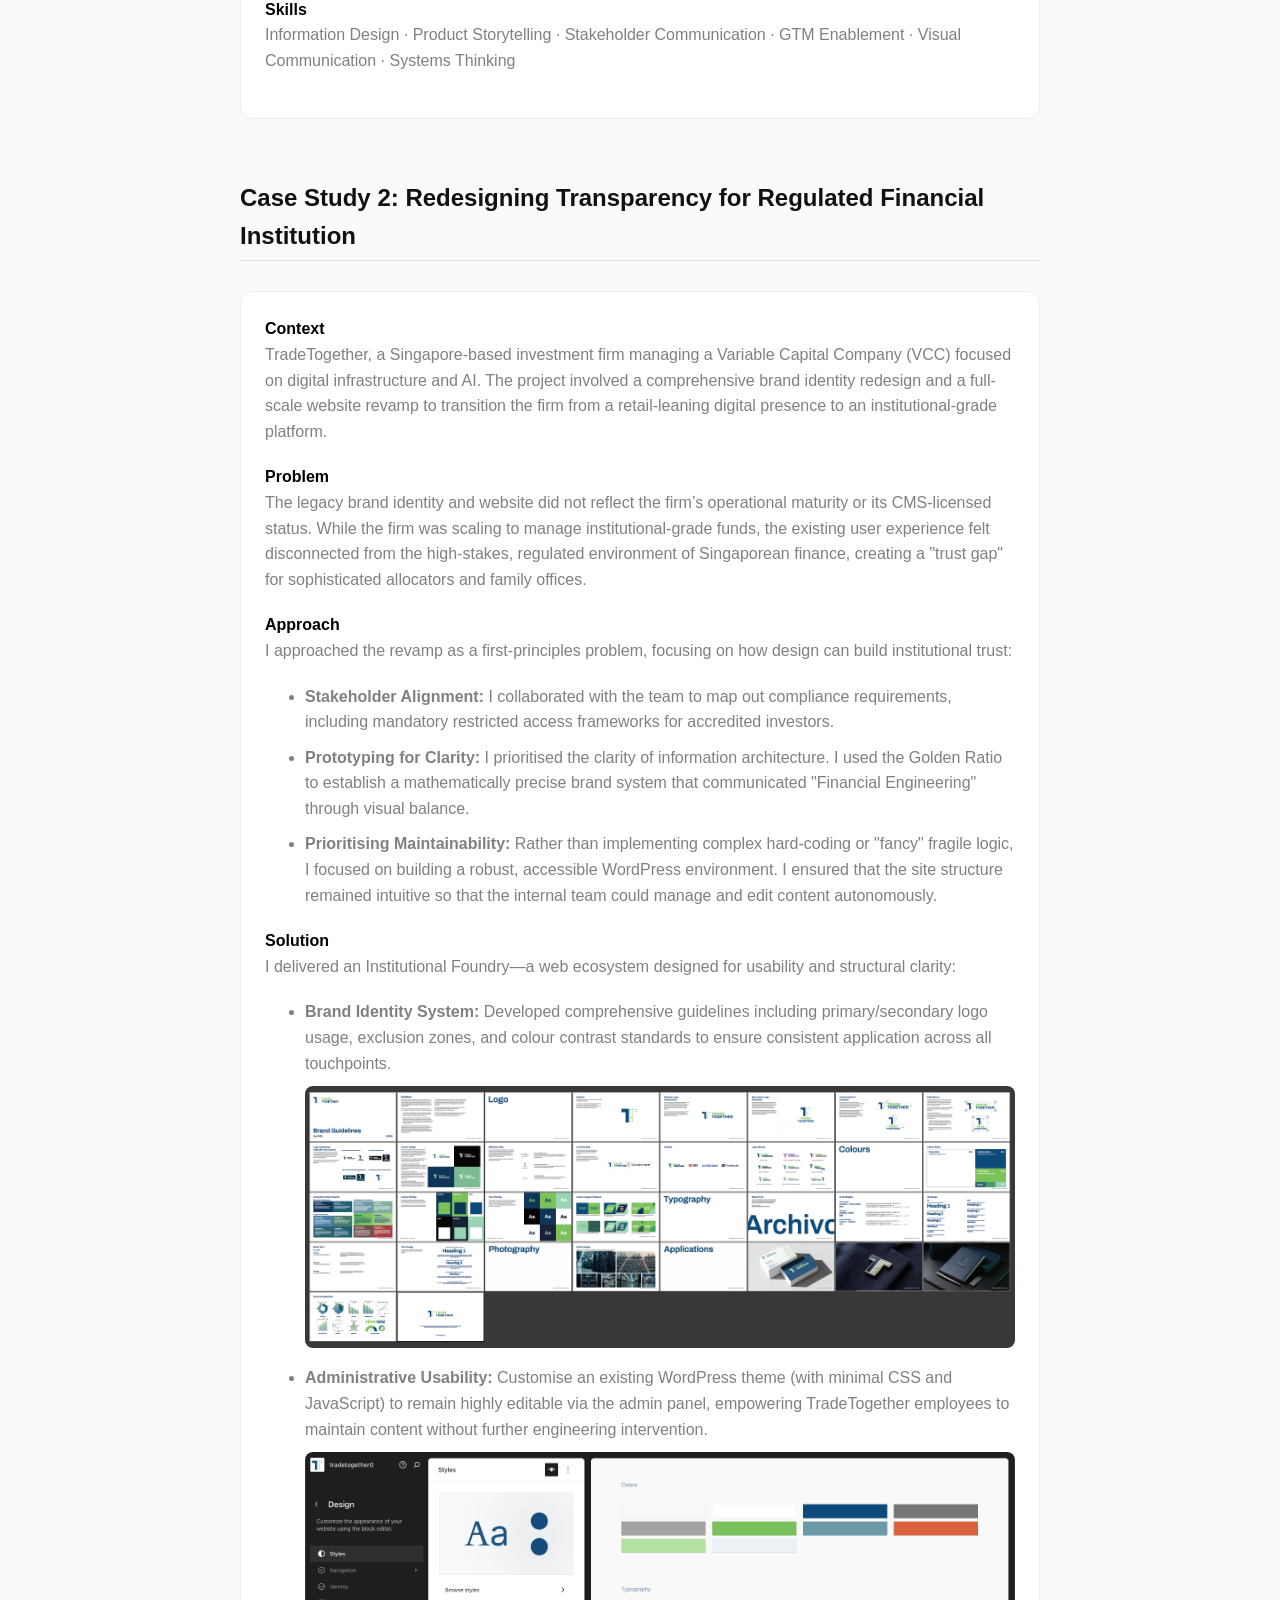
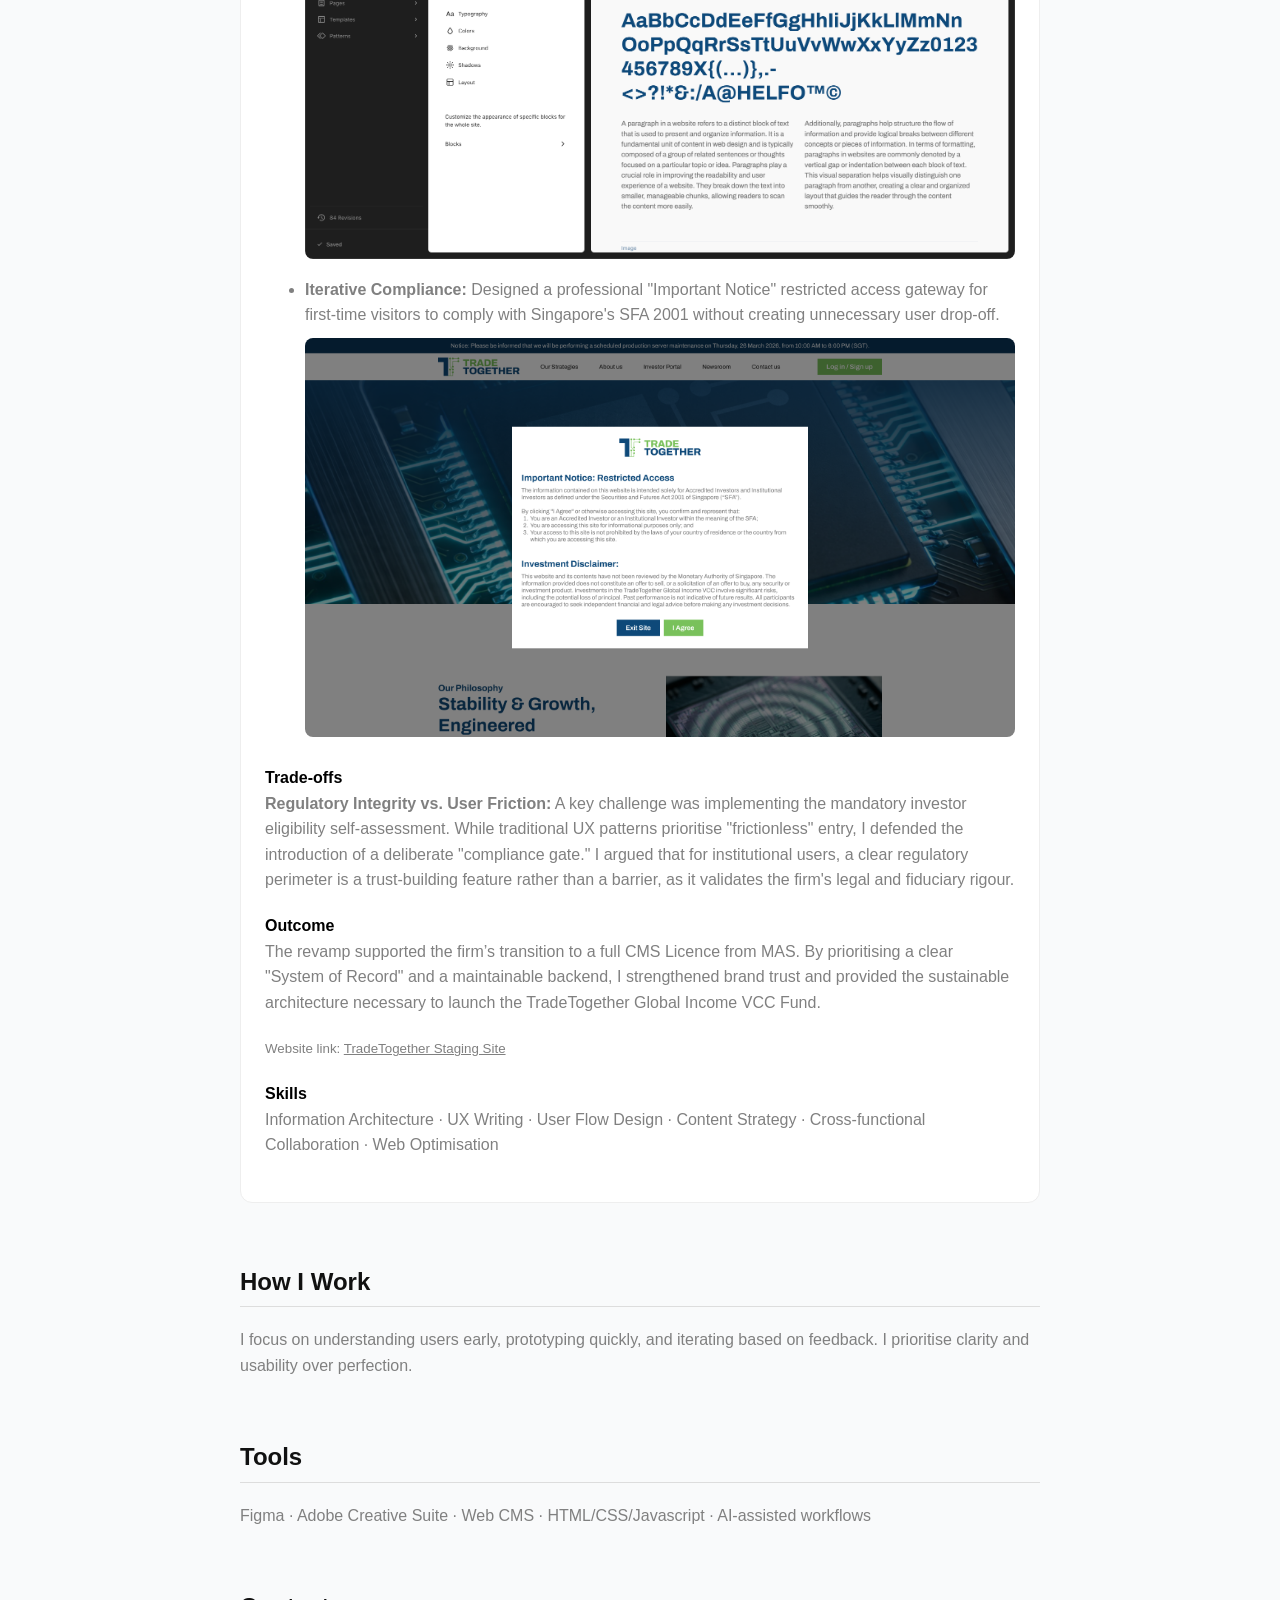
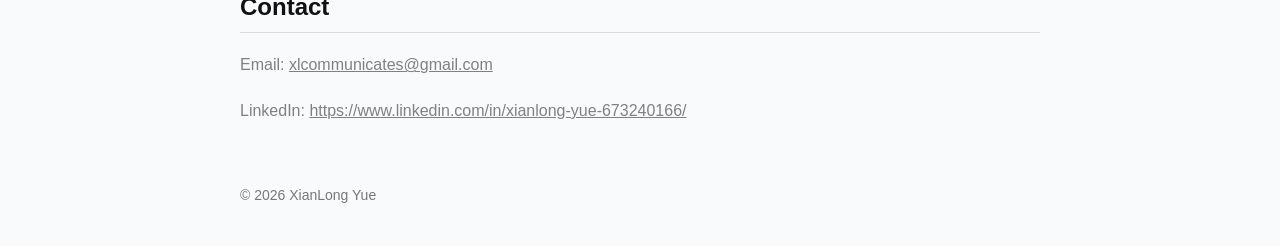
==== commit f033a408: "Update index.html" ====
--- a/index.html
+++ b/index.html
@@ -163,7 +163,7 @@
             <ul>
                 <li>
                     <b>Modular Content System:</b> Created structured narrative flows that allowed representatives to tailor the depth of technical explanation based on the stakeholder's needs.
-                    <img src="images/ModularContentSystem.png" style="width:100%; border-radius:8px; margin-top:10px;">
+                    <img src="images/ModularContentSystem-Mobile.png" style="width:100%; border-radius:8px; margin-top:10px;">
                 </li>
                 <li>
                     <b>Visual Communication:</b> Developed high-impact visual explanations—including a flagship video for major industry events—to synthesize complex infrastructure concepts into digestible insights.
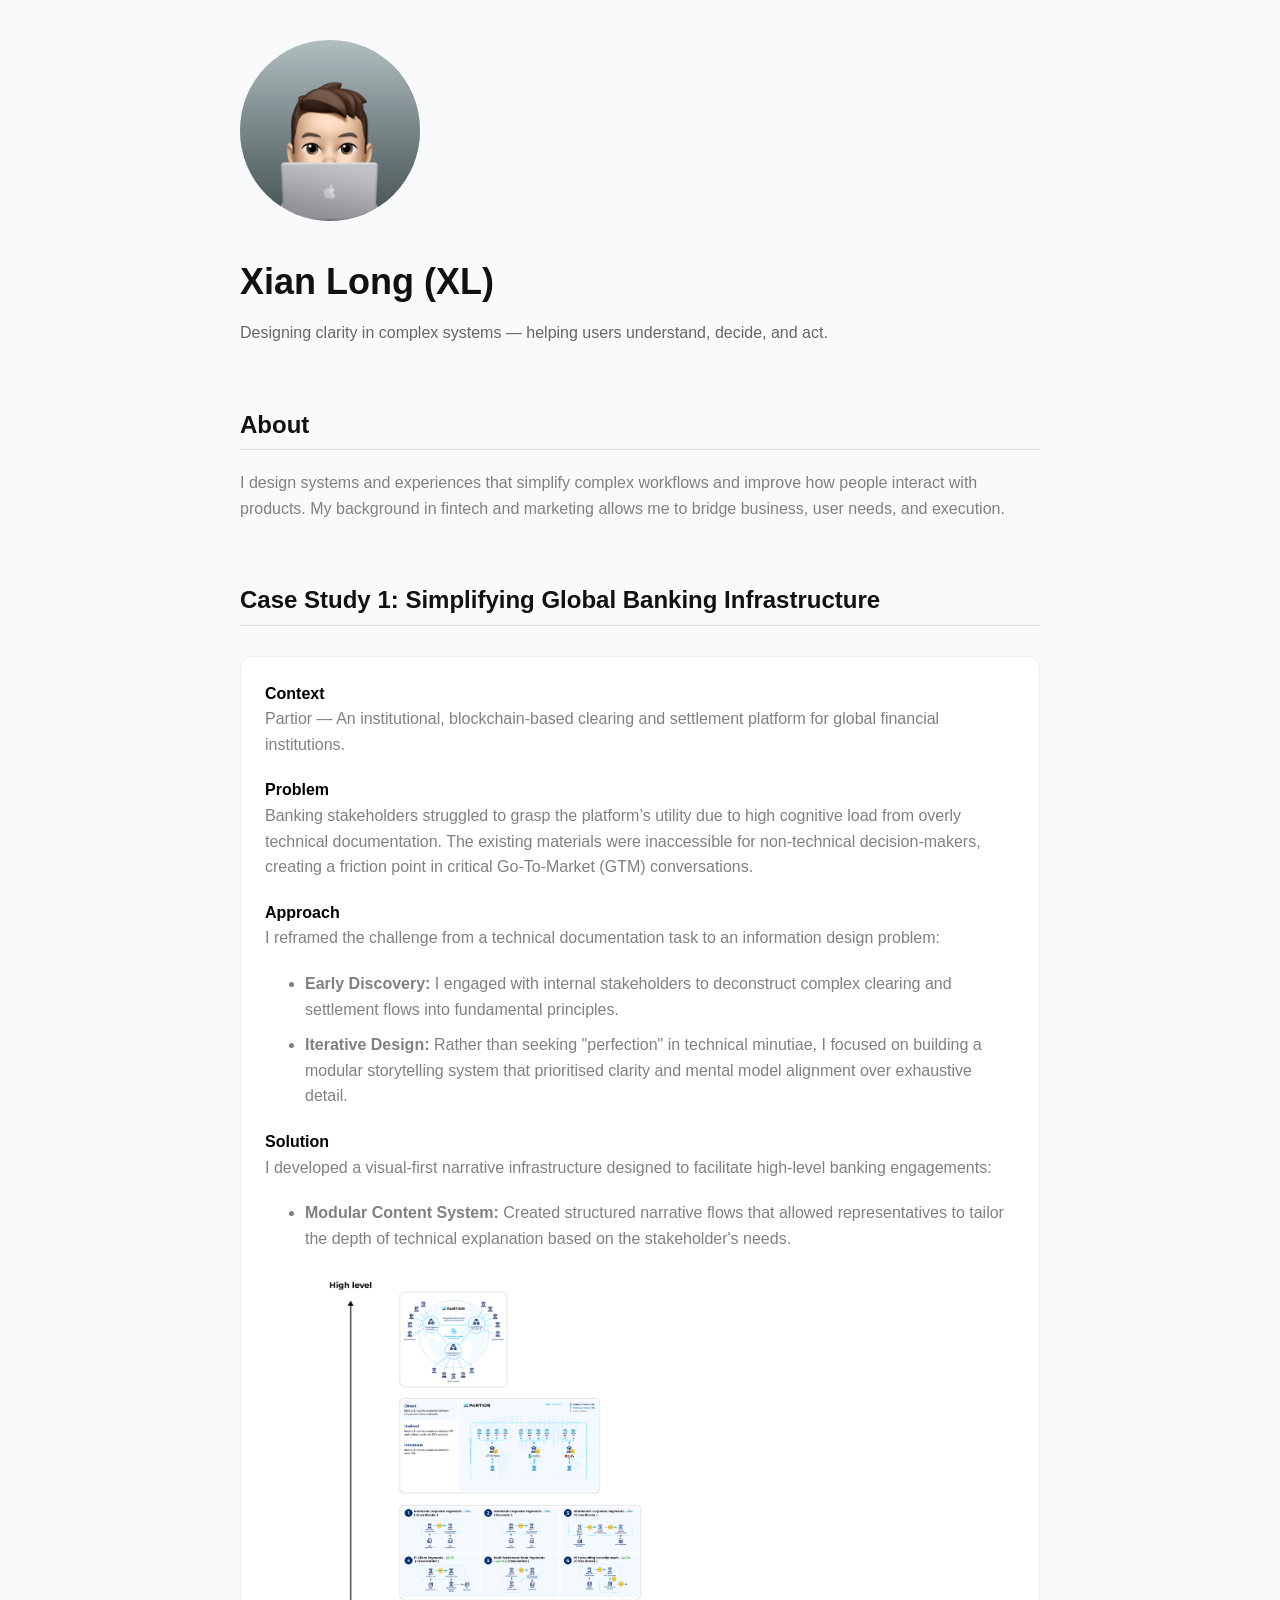
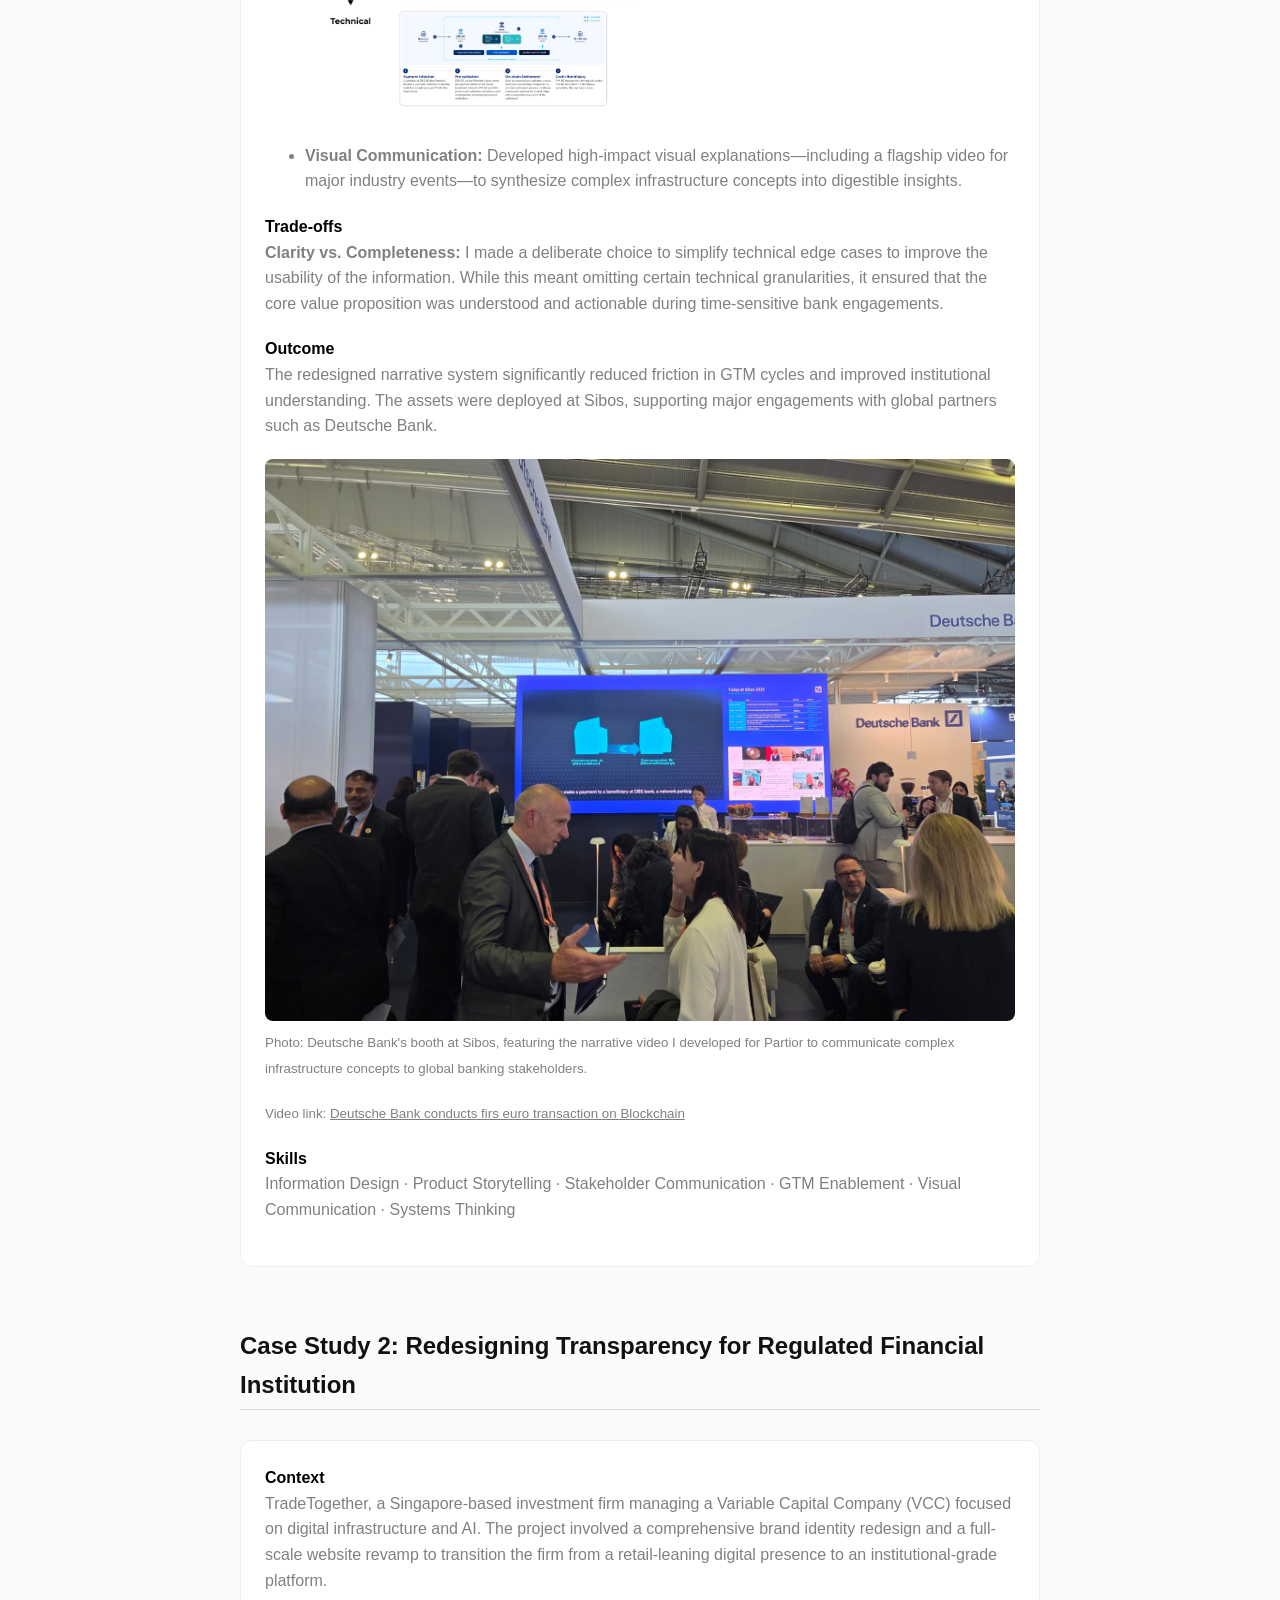
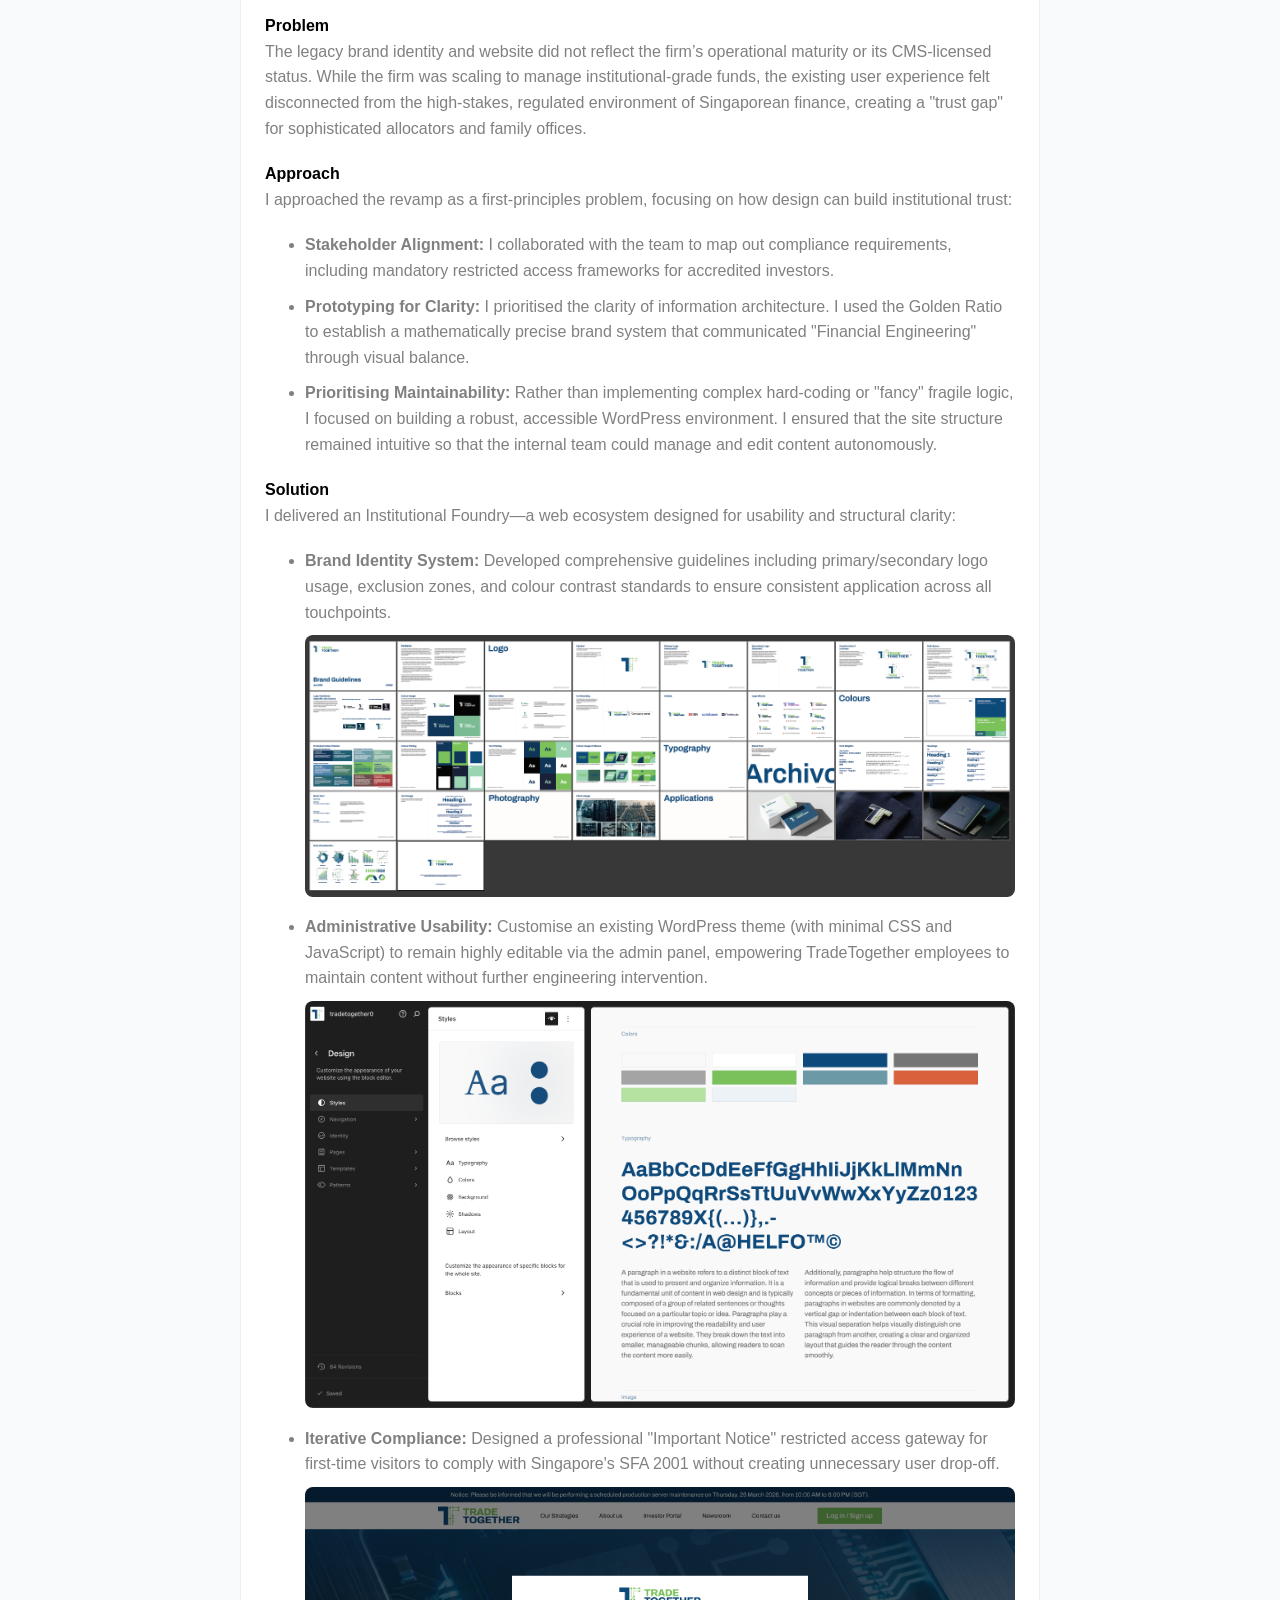
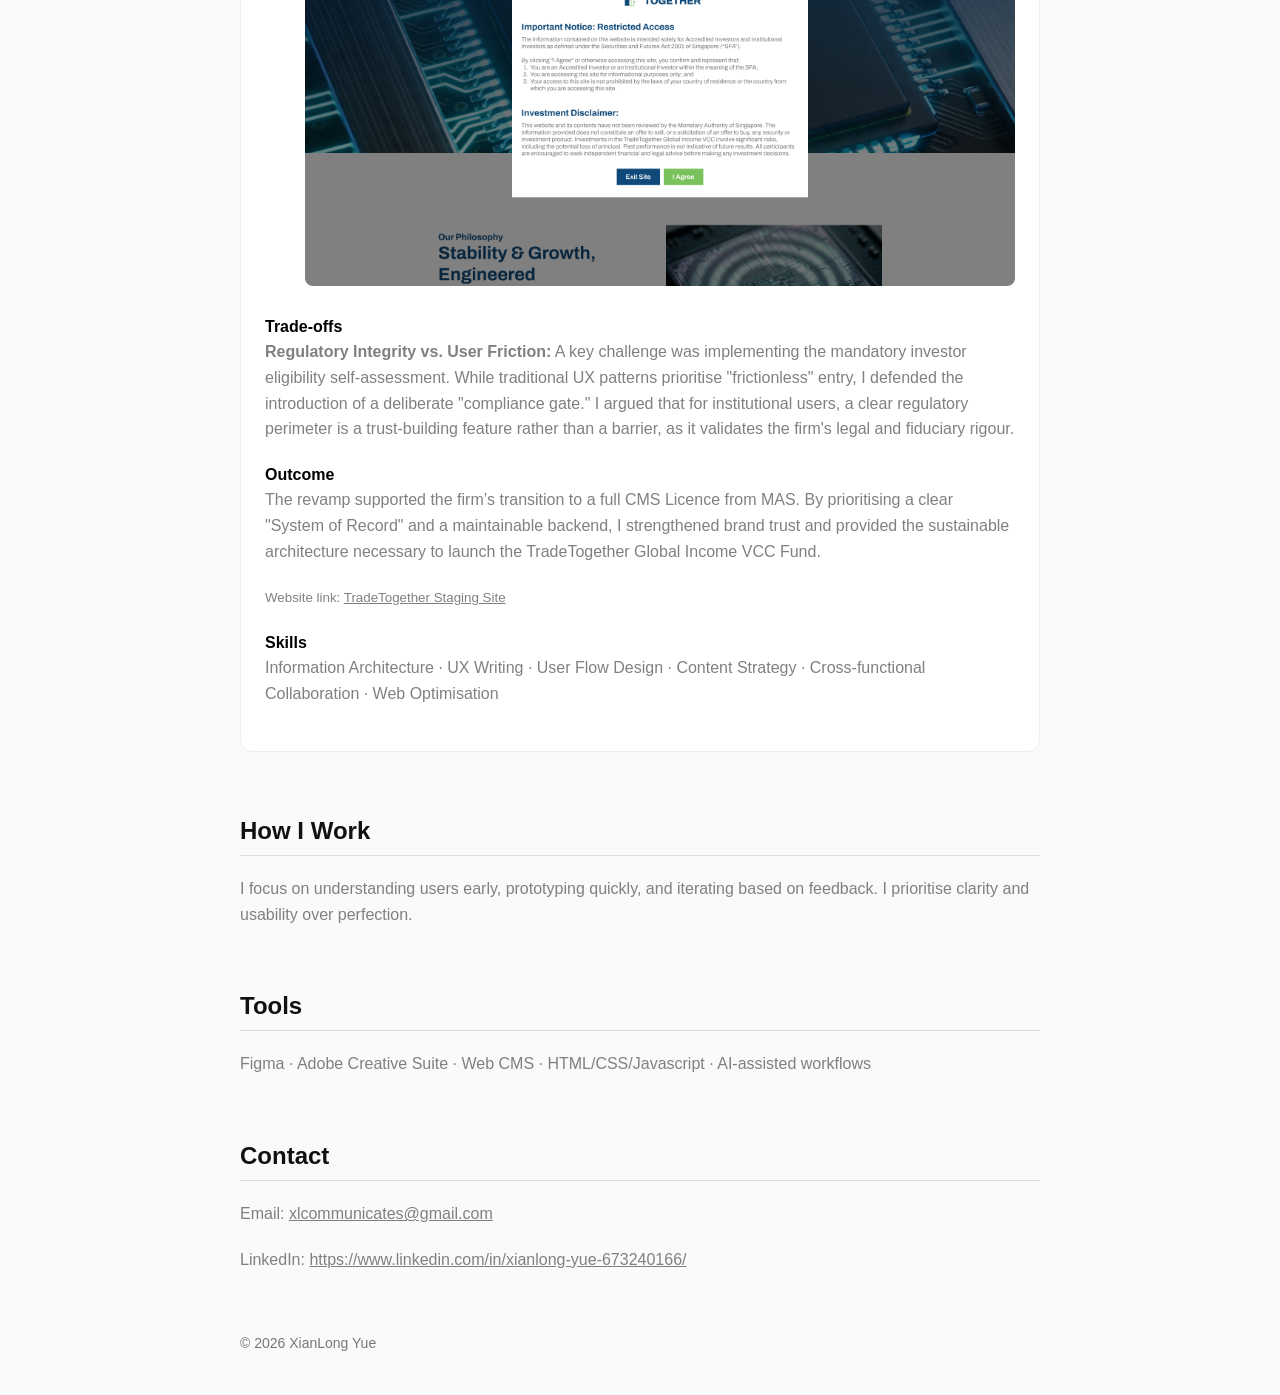
==== commit 4360c329: "Update index.html" ====
--- a/index.html
+++ b/index.html
@@ -163,7 +163,7 @@
             <ul>
                 <li>
                     <b>Modular Content System:</b> Created structured narrative flows that allowed representatives to tailor the depth of technical explanation based on the stakeholder's needs.
-                    <img src="images/ModularContentSystem-Mobile.png" style="width:100%; border-radius:8px; margin-top:10px;">
+                    <img src="images/ModularContentSystem-Mobile.png" style="width:100%; max-width:360px; border-radius:8px; margin-top:10px;">
                 </li>
                 <li>
                     <b>Visual Communication:</b> Developed high-impact visual explanations—including a flagship video for major industry events—to synthesize complex infrastructure concepts into digestible insights.
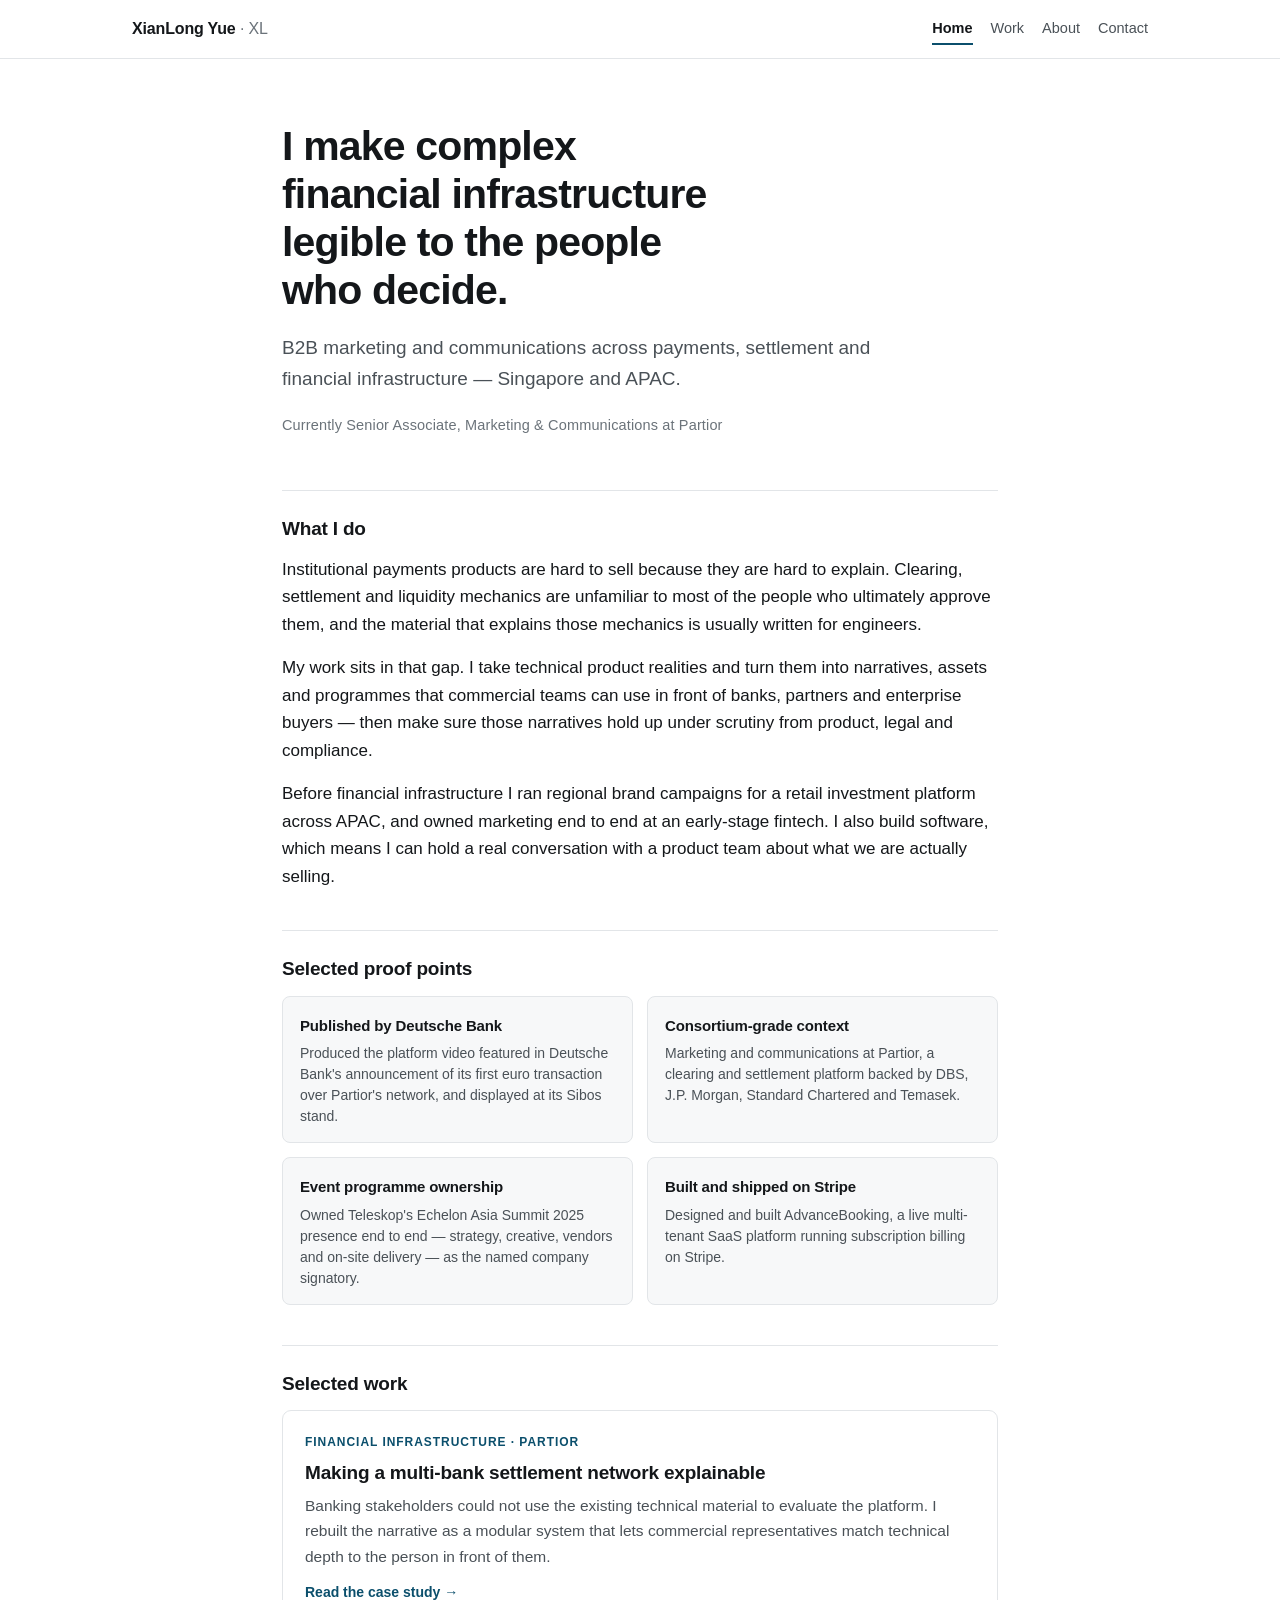
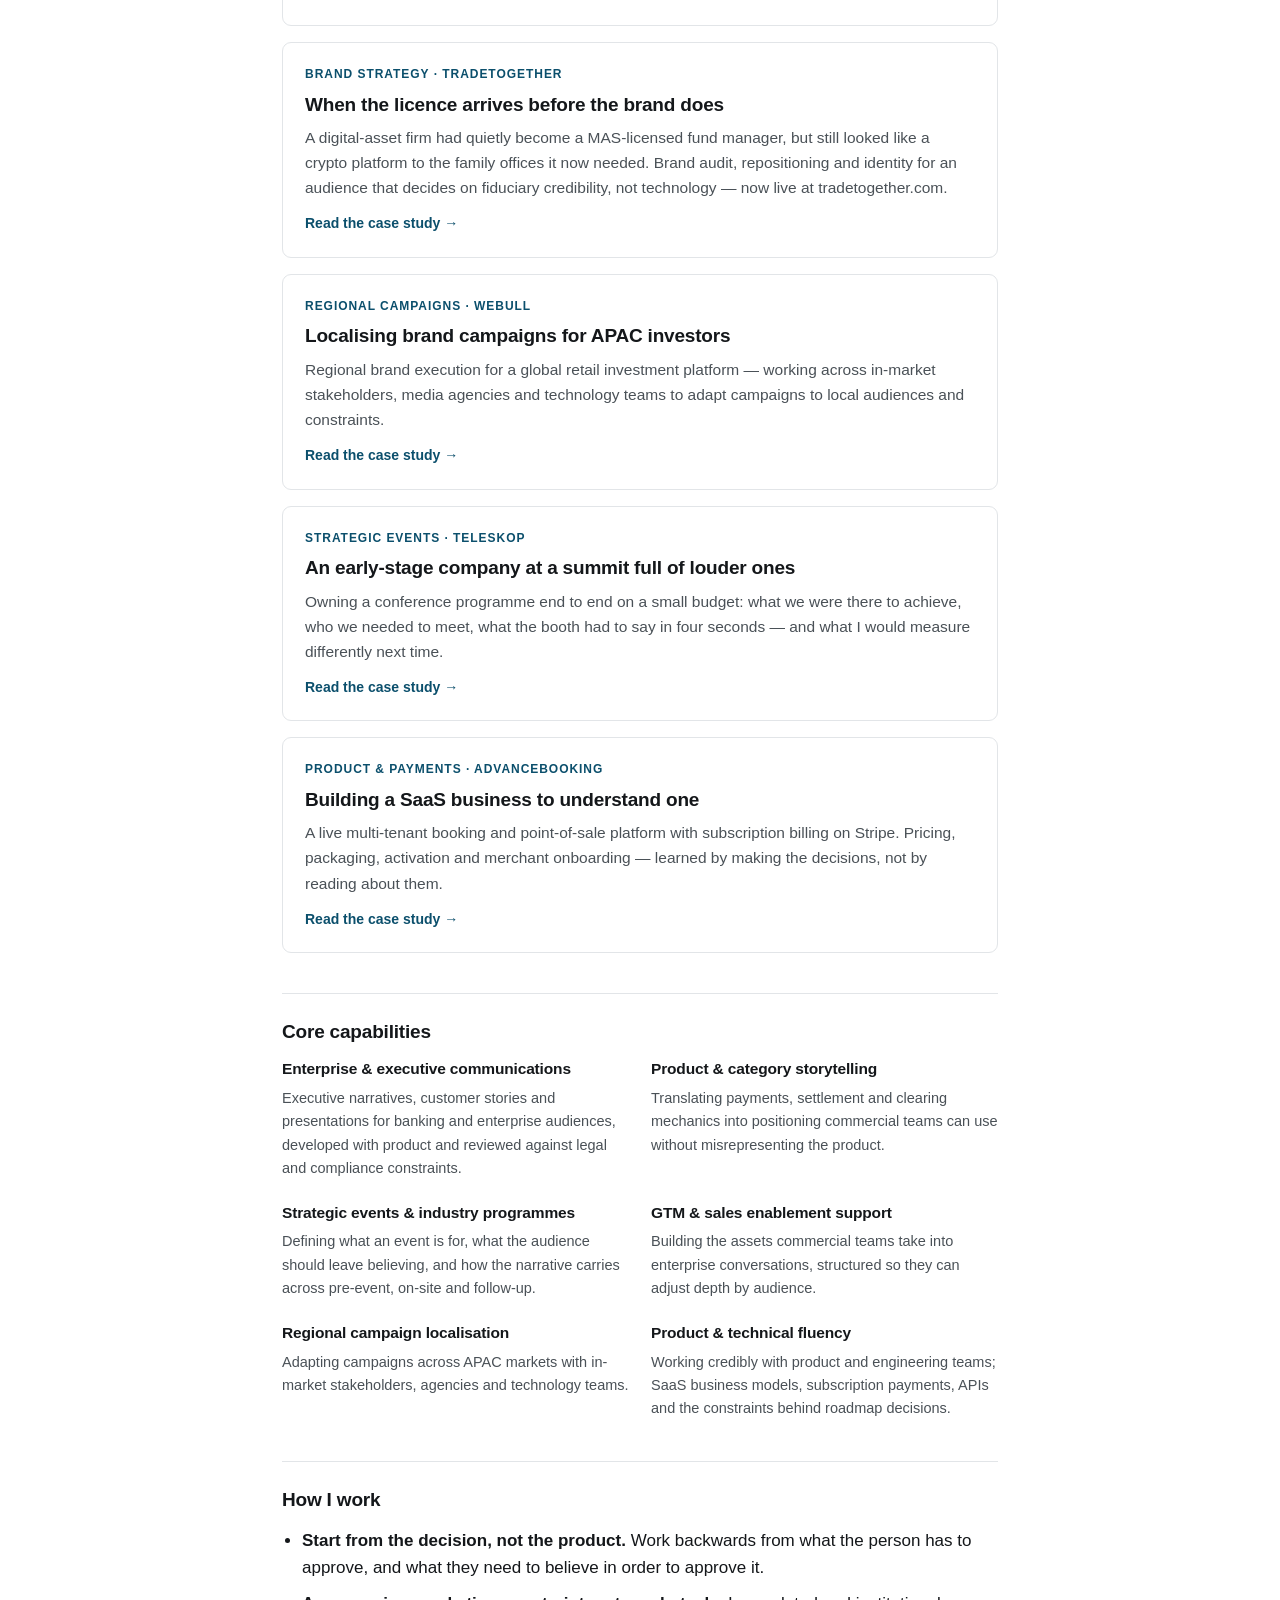
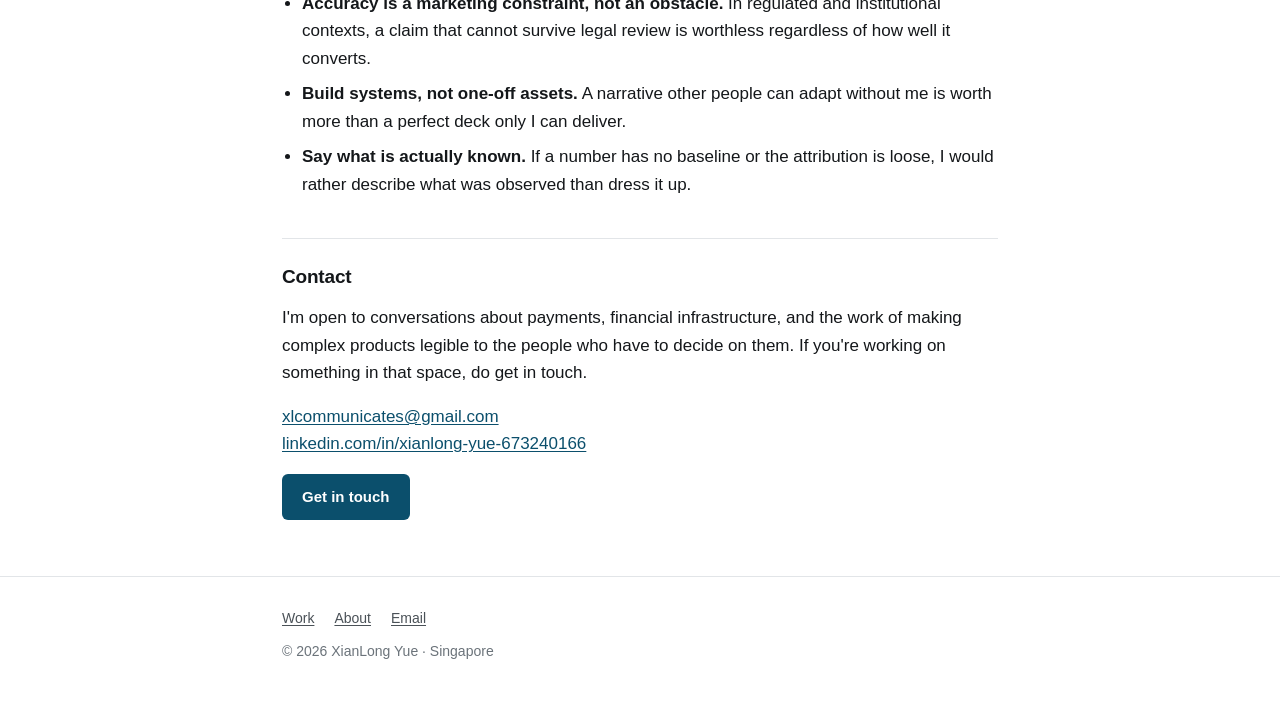
==== commit cefd104b: "Reposition portfolio as B2B fintech marketing site Multi-page site with five case studies (Partior, " ====
--- a/index.html
+++ b/index.html
@@ -1,338 +1,230 @@
 <!DOCTYPE html>
-<html lang="en">
+<html lang="en-GB">
 <head>
-    <meta charset="UTF-8">
-    <title>XianLong Yue – Portfolio</title>
-    <meta name="viewport" content="width=device-width, initial-scale=1.0">
-    <style>
-        body {
-          font-family: -apple-system, BlinkMacSystemFont, sans-serif;
-          margin: 0;
-          background: #f9fafb;
-          color: #111;
-          line-height: 1.6;
-        }
-
-        /* Container */
-        .container {
-          max-width: 800px;
-          margin: auto;
-          padding: 40px 20px;
-        }
-
-        /* Typography */
-        h1 {
-          font-size: 36px;
-          margin-bottom: 10px;
-        }
-
-        h2 {
-          font-size: 24px;
-          margin-top: 60px;
-          border-bottom: 1px solid #ddd;
-          padding-bottom: 5px;
-        }
-
-        p, ul, a {
-            margin-block-start:0;
-            margin-block-end:0;
-            margin-bottom: 20px;
-            color: grey;
-        }
-        
-        b{
-            font-weight:600;
-        }
-        
-        li{
-            margin-bottom:10px;
-        }
-        
-        .profile-pic {
-            width:180px;
-            border-radius:999px;
-        }
-
-        .tagline {
-          color: #666;
-        }
-
-        /* Sections */
-        .section {
-          margin-top: 50px;
-        }
-
-        /* Cards */
-        .case {
-          margin-top: 30px;
-          padding: 24px;
-          background: white;
-          border-radius: 12px;
-          border: 1px solid #eee;
-          transition: all 0.3s ease;
-        }
-
-        /* Hover effect */
-        .case:hover {
-          transform: translateY(-4px);
-          box-shadow: 0 10px 30px rgba(0,0,0,0.08);
-        }
-
-        /* Labels */
-        .label {
-          font-weight: 600;
-          margin: 0;
-          color: black;
-        }
-
-        /* Fade-in animation */
-        .fade-in {
-          opacity: 0;
-          transform: translateY(20px);
-          transition: all 0.8s ease;
-        }
-
-        .fade-in.visible {
-          opacity: 1;
-          transform: translateY(0);
-        }
-
-        /* Footer */
-        footer {
-          margin-top: 60px;
-          font-size: 14px;
-          color: #777;
-        }
-
-        /* Smooth scroll */
-        html {
-          scroll-behavior: smooth;
-        }
-    </style>
+<meta charset="utf-8">
+<meta name="viewport" content="width=device-width, initial-scale=1">
+<title>XianLong Yue — B2B Marketing for Payments and Financial Infrastructure, APAC</title>
+<meta name="description" content="XianLong Yue (XL) — B2B marketing and communications across payments, settlement and financial infrastructure in Singapore and APAC. Case studies in institutional storytelling, regional campaigns, strategic events and SaaS product.">
+<link rel="canonical" href="https://xlcommunicates-beep.github.io/">
+<meta property="og:type" content="website">
+<meta property="og:title" content="XianLong Yue — B2B Marketing for Payments and Financial Infrastructure">
+<meta property="og:description" content="Making complex financial infrastructure legible to the people who decide. B2B marketing and communications across payments and settlement, Singapore and APAC.">
+<meta property="og:url" content="https://xlcommunicates-beep.github.io/">
+<meta property="og:locale" content="en_GB">
+<meta name="twitter:card" content="summary">
+<link rel="stylesheet" href="assets/style.css">
 </head>
-
 <body>
-    <div class="container">
-
-        <!-- HERO -->
-        <img src="images/IMG_5839.jpg" class="profile-pic fade-in"/>
-        <h1 class="fade-in">Xian Long (XL)</h1>
-        <p class="tagline fade-in">Designing clarity in complex systems — helping users understand, decide, and act.</p>
-
-        <!-- ABOUT -->
-        <div class="section fade-in">
-          <h2>About</h2>
-          <p>
-            I design systems and experiences that simplify complex workflows and improve how people interact with products.
-            My background in fintech and marketing allows me to bridge business, user needs, and execution.
-          </p>
-        </div>
-
-        <!-- CASE STUDY 1 -->
-        <div class="section fade-in">
-          <h2>Case Study 1: Simplifying Global Banking Infrastructure</h2>
-
-          <div class="case">
-            <p class="label">Context</p>
-            <p>
-                Partior — An institutional, blockchain-based clearing and settlement platform for global financial institutions.
-            </p>
-
-            <p class="label">Problem</p>
-            <p>
-                Banking stakeholders struggled to grasp the platform’s utility due to high cognitive load from overly technical documentation. The existing materials were inaccessible for non-technical decision-makers, creating a friction point in critical Go-To-Market (GTM) conversations.
-            </p>
-
-            <p class="label">Approach</p>
-            <p>
-                I reframed the challenge from a technical documentation task to an information design problem:
-            </p>
-            <ul>
-                <li>
-                    <b>Early Discovery:</b> I engaged with internal stakeholders to deconstruct complex clearing and settlement flows into fundamental principles.
-                </li>
-                <li>
-                    <b>Iterative Design:</b> Rather than seeking "perfection" in technical minutiae, I focused on building a modular storytelling system that prioritised clarity and mental model alignment over exhaustive detail.
-                </li>
-            </ul>
-
-            <p class="label">Solution</p>
-            <p>
-                I developed a visual-first narrative infrastructure designed to facilitate high-level banking engagements:
-            </p>
-            <ul>
-                <li>
-                    <b>Modular Content System:</b> Created structured narrative flows that allowed representatives to tailor the depth of technical explanation based on the stakeholder's needs.
-                    <img src="images/ModularContentSystem-Mobile.png" style="width:100%; max-width:360px; border-radius:8px; margin-top:10px;">
-                </li>
-                <li>
-                    <b>Visual Communication:</b> Developed high-impact visual explanations—including a flagship video for major industry events—to synthesize complex infrastructure concepts into digestible insights.
-                </li>
-            </ul>        
-
-            <p class="label">Trade-offs</p>
-            <p>
-                <b>Clarity vs. Completeness:</b> I made a deliberate choice to simplify technical edge cases to improve the usability of the information. While this meant omitting certain technical granularities, it ensured that the core value proposition was understood and actionable during time-sensitive bank engagements.
-            </p>
-
-            <p class="label">Outcome</p>
-            <p>
-                The redesigned narrative system significantly reduced friction in GTM cycles and improved institutional understanding. The assets were deployed at Sibos, supporting major engagements with global partners such as Deutsche Bank.            
-            </p>
-            
-            <img src="images/42da3e1f-8ed3-4a07-92d8-b192d1c89c43.JPG" style="width:100%; border-radius:8px;">
-            <p><small>Photo: Deutsche Bank's booth at Sibos, featuring the narrative video I developed for Partior to communicate complex infrastructure concepts to global banking stakeholders.</small></p>
-            
-            <p><small>Video link: <a href="https://corporates.db.com/more/latest-news/deutsche-bank-conducts-first-euro-transaction-via-partior-s-blockchain-platform#watchmiid=9QZVPtZCZfKyb3wYoF9NgM">Deutsche Bank conducts firs euro transaction on Blockchain</a></small></p>
-            
-            <p class="label">Skills</p>
-            <p>
-            Information Design · Product Storytelling · Stakeholder Communication · GTM Enablement · Visual Communication · Systems Thinking
-            </p>
-          </div>
-        </div>
-
-        <!-- CASE STUDY 2 -->
-        <div class="section fade-in">
-          <h2>Case Study 2: Redesigning Transparency for Regulated Financial Institution</h2>
-
-          <div class="case">
-            <p class="label">Context</p>
-            <p>TradeTogether, a Singapore-based investment firm managing a Variable Capital Company (VCC) focused on digital infrastructure and AI. The project involved a comprehensive brand identity redesign and a full-scale website revamp to transition the firm from a retail-leaning digital presence to an institutional-grade platform.</p>
-
-            <p class="label">Problem</p>
-            <p>
-                The legacy brand identity and website did not reflect the firm’s operational maturity or its CMS-licensed status. While the firm was scaling to manage institutional-grade funds, the existing user experience felt disconnected from the high-stakes, regulated environment of Singaporean finance, creating a "trust gap" for sophisticated allocators and family offices.
-            </p>
-
-            <p class="label">Approach</p>
-            <p>
-                I approached the revamp as a first-principles problem, focusing on how design can build institutional trust:
-            </p>  
-            <ul>
-                <li><b>Stakeholder Alignment:</b> I collaborated with the team to map out compliance requirements, including mandatory restricted access frameworks for accredited investors.</li>
-
-                <li><b>Prototyping for Clarity:</b> I prioritised the clarity of information architecture. I used the Golden Ratio to establish a mathematically precise brand system that communicated "Financial Engineering" through visual balance.</li>
-
-                <li><b>Prioritising Maintainability:</b> Rather than implementing complex hard-coding or "fancy" fragile logic, I focused on building a robust, accessible WordPress environment. I ensured that the site structure remained intuitive so that the internal team could manage and edit content autonomously.</li>
-            </ul>
-
-            <p class="label">Solution</p>
-            <p>
-                I delivered an Institutional Foundry—a web ecosystem designed for usability and structural clarity:            
-            </p>
-            <ul>
-                <li>
-                    <b>Brand Identity System:</b> Developed comprehensive guidelines including primary/secondary logo usage, exclusion zones, and colour contrast standards to ensure consistent application across all touchpoints.<br>
-                    <img src="images/TT_Brand_Guidelines_Artboards.png" style="width:100%; border-radius:8px; margin-top:10px;">
-                </li>
-
-                <li>
-                    <b>Administrative Usability:</b> Customise an existing WordPress theme (with minimal CSS and JavaScript) to remain highly editable via the admin panel, empowering TradeTogether employees to maintain content without further engineering intervention.<br>
-                    <img src="images/TT_Wordpress_Theme_Styles.png" style="width:100%; border-radius:8px; margin-top:10px;">
-                </li>
-
-                <li>
-                    <b>Iterative Compliance:</b> Designed a professional "Important Notice" restricted access gateway for first-time visitors to comply with Singapore's SFA 2001 without creating unnecessary user drop-off.<br>
-                    <img src="images/Notice-and-Disclaimer-Popup.png" style="width:100%; border-radius:8px; margin-top:10px;">
-                </li>
-            </ul>
-
-            <p class="label">Trade-offs</p>
-            <p>
-                <b>Regulatory Integrity vs. User Friction:</b> A key challenge was implementing the mandatory investor eligibility self-assessment. While traditional UX patterns prioritise "frictionless" entry, I defended the introduction of a deliberate "compliance gate." I argued that for institutional users, a clear regulatory perimeter is a trust-building feature rather than a barrier, as it validates the firm's legal and fiduciary rigour.            
-            </p>
-            <p class="label">Outcome</p>
-            <p>
-                The revamp supported the firm’s transition to a full CMS Licence from MAS. By prioritising a clear "System of Record" and a maintainable backend, I strengthened brand trust and provided the sustainable architecture necessary to launch the TradeTogether Global Income VCC Fund.
-            </p>
-            <p><small>Website link: <a href="https://tradetogether0.wpcomstaging.com/">TradeTogether Staging Site</a></small></p>
-            <p class="label">Skills</p>
-            <p>
-                Information Architecture · UX Writing · User Flow Design · 
-                Content Strategy · Cross-functional Collaboration · Web Optimisation
-            </p>
-          </div>
-        </div>
-
-        <!--
-        <div class="section fade-in">
-          <h2>Case Study 3 — Building Product Narrative (0 → 1)</h2>
-
-          <div class="case">
-            <p class="label">Context</p>
-            <p>Early-stage financial wellness product.</p>
-
-            <p class="label">Problem</p>
-            <p>
-              Users lacked understanding and trust in the product due to unclear positioning.
-            </p>
-
-            <p class="label">Approach</p>
-            <p>
-              Treated as a product clarity problem — simplify messaging and build trust through consistency.
-            </p>
-
-            <p class="label">Solution</p>
-            <p>
-              Developed a foundational narrative system across landing pages and campaigns.
-            </p>
-
-            <p class="label">Trade-offs</p>
-            <p>
-              Balanced emotional storytelling with functional clarity.
-            </p>
-
-            <p class="label">Outcome</p>
-            <p>
-              Improved user engagement and strengthened brand trust in early growth stage.
-            </p>
-          </div>
-        </div>
-        -->
-
-        <!-- WORK STYLE -->
-        <div class="section fade-in">
-          <h2>How I Work</h2>
-          <p>
-            I focus on understanding users early, prototyping quickly, and iterating based on feedback.
-            I prioritise clarity and usability over perfection.
-          </p>
-        </div>
-       
-        <div class="section fade-in">
-            <h2>Tools</h2>
-            <p>
-            Figma · Adobe Creative Suite · Web CMS · HTML/CSS/Javascript · AI-assisted workflows
-            </p>
-        </div>
-            
-        <!-- CONTACT -->
-        <div class="section fade-in">
-          <h2>Contact</h2>
-          <p>Email: <a href="mailto:xlcommunicates@gmail.com">xlcommunicates@gmail.com</a></p>
-          <p>LinkedIn: <a href="https://www.linkedin.com/in/xianlong-yue-673240166/">https://www.linkedin.com/in/xianlong-yue-673240166/</a></p>
-        </div>
-
-        <footer class="fade-in">
-          © 2026 XianLong Yue
-        </footer>
-
-    </div>
-    
-    <!-- JS for scroll animations -->
-    <script>
-    const observer = new IntersectionObserver(entries => {
-      entries.forEach(entry => {
-        if (entry.isIntersecting) {
-          entry.target.classList.add('visible');
-        }
-      });
-    });
-
-    document.querySelectorAll('.fade-in').forEach(el => {
-      observer.observe(el);
-    });
-    </script>
+<a class="skip-link" href="#main">Skip to content</a>
+
+<header class="site-header">
+  <div class="wrap-wide">
+    <a class="brand" href="index.html">XianLong Yue <span>· XL</span></a>
+    <nav class="site-nav" aria-label="Primary">
+      <ul>
+        <li><a href="index.html" aria-current="page">Home</a></li>
+        <li><a href="work.html">Work</a></li>
+        <li><a href="about.html">About</a></li>
+        <li><a href="#contact">Contact</a></li>
+      </ul>
+    </nav>
+  </div>
+</header>
+
+<main id="main">
+
+  <div class="page-head page-head--lead">
+    <div class="wrap">
+      <h1>I make complex financial infrastructure legible to the people who decide.</h1>
+      <p class="lede">B2B marketing and communications across payments, settlement and financial
+      infrastructure — Singapore and APAC.</p>
+      <p class="meta">Currently Senior Associate, Marketing &amp; Communications at Partior</p>
+    </div>
+  </div>
+
+  <section aria-labelledby="value">
+    <div class="wrap">
+      <h2 id="value">What I do</h2>
+      <p>Institutional payments products are hard to sell because they are hard to explain. Clearing,
+      settlement and liquidity mechanics are unfamiliar to most of the people who ultimately approve
+      them, and the material that explains those mechanics is usually written for engineers.</p>
+      <p>My work sits in that gap. I take technical product realities and turn them into narratives,
+      assets and programmes that commercial teams can use in front of banks, partners and enterprise
+      buyers — then make sure those narratives hold up under scrutiny from product, legal and
+      compliance.</p>
+      <p>Before financial infrastructure I ran regional brand campaigns for a retail investment
+      platform across APAC, and owned marketing end to end at an early-stage fintech. I also build
+      software, which means I can hold a real conversation with a product team about what we are
+      actually selling.</p>
+    </div>
+  </section>
+
+  <section aria-labelledby="proof">
+    <div class="wrap">
+      <h2 id="proof">Selected proof points</h2>
+      <div class="proof">
+        <div>
+          <strong>Published by Deutsche Bank</strong>
+          <span>Produced the platform video featured in Deutsche Bank's announcement of its first
+          euro transaction over Partior's network, and displayed at its Sibos stand.</span>
+        </div>
+        <div>
+          <strong>Consortium-grade context</strong>
+          <span>Marketing and communications at Partior, a clearing and settlement platform backed
+          by DBS, J.P. Morgan, Standard Chartered and Temasek.</span>
+        </div>
+        <div>
+          <strong>Event programme ownership</strong>
+          <span>Owned Teleskop's Echelon Asia Summit 2025 presence end to end — strategy, creative,
+          vendors and on-site delivery — as the named company signatory.</span>
+        </div>
+        <div>
+          <strong>Built and shipped on Stripe</strong>
+          <span>Designed and built AdvanceBooking, a live multi-tenant SaaS platform running
+          subscription billing on Stripe.</span>
+        </div>
+      </div>
+    </div>
+  </section>
+
+  <section aria-labelledby="work">
+    <div class="wrap">
+      <h2 id="work">Selected work</h2>
+      <div class="cases">
+
+        <a class="case-card" href="partior.html">
+          <p class="kicker">Financial infrastructure · Partior</p>
+          <h3>Making a multi-bank settlement network explainable</h3>
+          <p>Banking stakeholders could not use the existing technical material to evaluate the
+          platform. I rebuilt the narrative as a modular system that lets commercial
+          representatives match technical depth to the person in front of them.</p>
+          <span class="more">Read the case study →</span>
+        </a>
+
+        <a class="case-card" href="tradetogether.html">
+          <p class="kicker">Brand strategy · TradeTogether</p>
+          <h3>When the licence arrives before the brand does</h3>
+          <p>A digital-asset firm had quietly become a MAS-licensed fund manager, but still looked
+          like a crypto platform to the family offices it now needed. Brand audit, repositioning and
+          identity for an audience that decides on fiduciary credibility, not technology — now live
+          at tradetogether.com.</p>
+          <span class="more">Read the case study →</span>
+        </a>
+
+        <a class="case-card" href="webull.html">
+          <p class="kicker">Regional campaigns · Webull</p>
+          <h3>Localising brand campaigns for APAC investors</h3>
+          <p>Regional brand execution for a global retail investment platform — working across
+          in-market stakeholders, media agencies and technology teams to adapt campaigns to local
+          audiences and constraints.</p>
+          <span class="more">Read the case study →</span>
+        </a>
+
+        <a class="case-card" href="echelon.html">
+          <p class="kicker">Strategic events · Teleskop</p>
+          <h3>An early-stage company at a summit full of louder ones</h3>
+          <p>Owning a conference programme end to end on a small budget: what we were there to
+          achieve, who we needed to meet, what the booth had to say in four seconds — and what I
+          would measure differently next time.</p>
+          <span class="more">Read the case study →</span>
+        </a>
+
+        <a class="case-card" href="advancebooking.html">
+          <p class="kicker">Product &amp; payments · AdvanceBooking</p>
+          <h3>Building a SaaS business to understand one</h3>
+          <p>A live multi-tenant booking and point-of-sale platform with subscription billing on
+          Stripe. Pricing, packaging, activation and merchant onboarding — learned by making the
+          decisions, not by reading about them.</p>
+          <span class="more">Read the case study →</span>
+        </a>
+
+      </div>
+    </div>
+  </section>
+
+  <section aria-labelledby="caps">
+    <div class="wrap">
+      <h2 id="caps">Core capabilities</h2>
+      <div class="caps">
+        <div>
+          <h3>Enterprise &amp; executive communications</h3>
+          <p>Executive narratives, customer stories and presentations for banking and enterprise
+          audiences, developed with product and reviewed against legal and compliance constraints.</p>
+        </div>
+        <div>
+          <h3>Product &amp; category storytelling</h3>
+          <p>Translating payments, settlement and clearing mechanics into positioning commercial
+          teams can use without misrepresenting the product.</p>
+        </div>
+        <div>
+          <h3>Strategic events &amp; industry programmes</h3>
+          <p>Defining what an event is for, what the audience should leave believing, and how the
+          narrative carries across pre-event, on-site and follow-up.</p>
+        </div>
+        <div>
+          <h3>GTM &amp; sales enablement support</h3>
+          <p>Building the assets commercial teams take into enterprise conversations, structured so
+          they can adjust depth by audience.</p>
+        </div>
+        <div>
+          <h3>Regional campaign localisation</h3>
+          <p>Adapting campaigns across APAC markets with in-market stakeholders, agencies and
+          technology teams.</p>
+        </div>
+        <div>
+          <h3>Product &amp; technical fluency</h3>
+          <p>Working credibly with product and engineering teams; SaaS business models, subscription
+          payments, APIs and the constraints behind roadmap decisions.</p>
+        </div>
+      </div>
+    </div>
+  </section>
+
+  <section aria-labelledby="how">
+    <div class="wrap">
+      <h2 id="how">How I work</h2>
+      <ul class="plain">
+        <li><strong>Start from the decision, not the product.</strong> Work backwards from what the
+        person has to approve, and what they need to believe in order to approve it.</li>
+        <li><strong>Accuracy is a marketing constraint, not an obstacle.</strong> In regulated and
+        institutional contexts, a claim that cannot survive legal review is worthless regardless of
+        how well it converts.</li>
+        <li><strong>Build systems, not one-off assets.</strong> A narrative other people can adapt
+        without me is worth more than a perfect deck only I can deliver.</li>
+        <li><strong>Say what is actually known.</strong> If a number has no baseline or the
+        attribution is loose, I would rather describe what was observed than dress it up.</li>
+      </ul>
+    </div>
+  </section>
+
+  <section id="contact" aria-labelledby="contact-h">
+    <div class="wrap">
+      <h2 id="contact-h">Contact</h2>
+      <p>I'm open to conversations about payments, financial infrastructure, and the work of
+      making complex products legible to the people who have to decide on them. If you're working
+      on something in that space, do get in touch.</p>
+      <p>
+        <a href="mailto:xlcommunicates@gmail.com">xlcommunicates@gmail.com</a><br>
+        <a href="https://www.linkedin.com/in/xianlong-yue-673240166/">linkedin.com/in/xianlong-yue-673240166</a>
+      </p>
+      <div class="btn-row">
+        <a class="btn" href="mailto:xlcommunicates@gmail.com">Get in touch</a>
+      </div>
+    </div>
+  </section>
+
+</main>
+
+<footer class="site-footer">
+  <div class="wrap">
+    <div class="row">
+      <a href="work.html">Work</a>
+      <a href="about.html">About</a>
+      <a href="mailto:xlcommunicates@gmail.com">Email</a>
+    </div>
+    <div>© 2026 XianLong Yue · Singapore</div>
+  </div>
+</footer>
+
 </body>
 </html>
--- a/assets/style.css
+++ b/assets/style.css
@@ -0,0 +1,274 @@
+/* XianLong Yue — portfolio stylesheet
+   No dependencies, no external requests. System fonts only. */
+
+:root {
+  --ink: #14171a;
+  --ink-soft: #4a5157;
+  --ink-faint: #6b737a;
+  --rule: #e2e5e8;
+  --rule-strong: #c9ced3;
+  --bg: #ffffff;
+  --bg-soft: #f7f8f9;
+  --accent: #0b4f6c;
+  --accent-soft: #eaf1f5;
+  --max: 760px;
+  --wide: 1060px;
+}
+
+*, *::before, *::after { box-sizing: border-box; }
+
+html { -webkit-text-size-adjust: 100%; scroll-behavior: smooth; }
+@media (prefers-reduced-motion: reduce) {
+  html { scroll-behavior: auto; }
+  * { animation: none !important; transition: none !important; }
+}
+
+body {
+  margin: 0;
+  background: var(--bg);
+  color: var(--ink);
+  font-family: -apple-system, BlinkMacSystemFont, "Segoe UI", Roboto, Helvetica, Arial, sans-serif;
+  font-size: 17px;
+  line-height: 1.62;
+  -webkit-font-smoothing: antialiased;
+}
+
+/* ---------- accessibility ---------- */
+.skip-link {
+  position: absolute; left: -9999px; top: 0;
+  background: var(--accent); color: #fff;
+  padding: 10px 16px; z-index: 100; text-decoration: none;
+}
+.skip-link:focus { left: 8px; top: 8px; }
+
+a { color: var(--accent); text-underline-offset: 2px; }
+a:focus-visible, button:focus-visible {
+  outline: 2px solid var(--accent);
+  outline-offset: 3px;
+  border-radius: 2px;
+}
+
+/* ---------- layout ---------- */
+.wrap { max-width: var(--max); margin: 0 auto; padding: 0 22px; }
+.wrap-wide { max-width: var(--wide); margin: 0 auto; padding: 0 22px; }
+
+/* ---------- header / nav ---------- */
+.site-header {
+  border-bottom: 1px solid var(--rule);
+  background: var(--bg);
+  position: sticky; top: 0; z-index: 50;
+}
+.site-header .wrap-wide {
+  display: flex; align-items: center; justify-content: space-between;
+  gap: 4px 16px; min-height: 58px; flex-wrap: wrap;
+}
+/* allow the nav to shrink and wrap instead of forcing the page wider */
+.site-nav { min-width: 0; flex: 1 1 auto; }
+.brand {
+  font-weight: 650; letter-spacing: -0.01em;
+  color: var(--ink); text-decoration: none; font-size: 16px;
+  padding: 6px 0;
+}
+.brand span { color: var(--ink-faint); font-weight: 400; }
+.site-nav ul {
+  list-style: none; display: flex; flex-wrap: wrap;
+  gap: 2px 18px; margin: 0; padding: 6px 0;
+  justify-content: flex-end;
+}
+@media (max-width: 700px) {
+  .site-header { position: static; }
+  .site-header .wrap-wide { min-height: 0; padding-top: 10px; padding-bottom: 8px; }
+  .site-nav { flex: 1 1 100%; }
+  .site-nav ul { justify-content: flex-start; gap: 2px 15px; }
+}
+.site-nav a {
+  color: var(--ink-soft); text-decoration: none;
+  font-size: 14.5px; padding: 4px 0; display: inline-block;
+}
+.site-nav a:hover { color: var(--accent); }
+.site-nav a[aria-current="page"] {
+  color: var(--ink); font-weight: 600;
+  box-shadow: inset 0 -2px 0 var(--accent);
+}
+
+/* ---------- page header (one component, all pages) ---------- */
+.page-head { padding: 52px 0 8px; }
+.page-head--lead { padding: 64px 0 12px; }
+.page-head .kicker {
+  font-size: 12px; text-transform: uppercase; letter-spacing: 0.08em;
+  color: var(--accent); font-weight: 660; margin: 0 0 10px;
+}
+.page-head h1 {
+  font-size: clamp(26px, 4.4vw, 35px); line-height: 1.2;
+  letter-spacing: -0.02em; margin: 0 0 14px; font-weight: 680;
+}
+.page-head--lead h1 {
+  font-size: clamp(28px, 5.2vw, 41px); line-height: 1.17;
+  margin: 0 0 18px; max-width: 20ch;
+}
+.page-head .lede {
+  font-size: clamp(17px, 2.3vw, 19px);
+  color: var(--ink-soft); margin: 0 0 14px; max-width: 62ch;
+}
+.page-head .meta {
+  font-size: 14.5px; color: var(--ink-faint);
+  margin: 20px 0 0; letter-spacing: 0.01em;
+}
+
+/* ---------- sections ----------
+   One separator device across the whole site: a hairline rule above every h2.
+   Sections carry no padding or borders of their own, so rhythm never drifts
+   between the home page, the work index and the case studies. */
+section { padding: 0; border: 0; }
+main { padding-bottom: 46px; }
+.page-body { padding: 0; }
+
+h2 {
+  font-size: 19px; line-height: 1.3; letter-spacing: -0.01em;
+  color: var(--ink); font-weight: 640;
+  margin: 40px 0 14px; padding-top: 26px;
+  border-top: 1px solid var(--rule);
+  page-break-after: avoid;
+}
+h3 { font-size: 17px; line-height: 1.34; margin: 0 0 8px; font-weight: 640; letter-spacing: -0.01em; }
+h4 {
+  font-size: 12.5px; text-transform: uppercase; letter-spacing: 0.07em;
+  color: var(--ink-faint); font-weight: 660; margin: 26px 0 7px;
+}
+p { margin: 0 0 16px; }
+p:last-child { margin-bottom: 0; }
+ul.plain { margin: 0 0 16px; padding-left: 20px; }
+ul.plain li { margin-bottom: 8px; }
+
+/* ---------- proof tiles ---------- */
+.proof { display: grid; gap: 14px; grid-template-columns: repeat(auto-fit, minmax(280px, 1fr)); }
+.proof div {
+  border: 1px solid var(--rule); border-radius: 8px;
+  padding: 17px 17px 15px; background: var(--bg-soft);
+}
+.proof strong { display: block; font-size: 15px; margin-bottom: 5px; letter-spacing: -0.01em; }
+.proof span { font-size: 14px; color: var(--ink-soft); line-height: 1.5; display: block; }
+
+/* ---------- case cards ---------- */
+.cases { display: grid; gap: 16px; }
+.case-card {
+  border: 1px solid var(--rule); border-radius: 9px;
+  padding: 22px 22px 20px; text-decoration: none; color: inherit;
+  display: block; background: var(--bg);
+}
+.case-card:hover { border-color: var(--rule-strong); background: var(--bg-soft); }
+.case-card .kicker {
+  font-size: 12px; text-transform: uppercase; letter-spacing: 0.08em;
+  color: var(--accent); font-weight: 660; margin: 0 0 7px;
+}
+.case-card h3 { font-size: 19px; margin-bottom: 8px; }
+
+/* Featured card — the one emphasis on the Work index. */
+.case-card--featured {
+  border-color: var(--accent); border-width: 1.5px;
+  background: var(--accent-soft);
+}
+.case-card--featured:hover { border-color: var(--accent); background: #e2ecf2; }
+.case-card--featured .kicker { display: flex; align-items: center; gap: 8px; }
+.case-card--featured .kicker::before {
+  content: "Featured"; background: var(--accent); color: #fff;
+  font-size: 10.5px; letter-spacing: 0.06em; font-weight: 660;
+  padding: 2px 7px; border-radius: 3px;
+}
+.case-card p { font-size: 15.5px; color: var(--ink-soft); margin: 0; }
+.case-card .more {
+  font-size: 14px; color: var(--accent); font-weight: 600;
+  margin-top: 12px; display: inline-block;
+}
+
+/* ---------- capability groups ---------- */
+.caps { display: grid; gap: 22px; grid-template-columns: repeat(auto-fit, minmax(230px, 1fr)); }
+.caps h3 { font-size: 15.5px; margin-bottom: 7px; }
+.caps p { font-size: 14.5px; color: var(--ink-soft); margin: 0; }
+
+/* ---------- timeline ---------- */
+.timeline { border-top: 1px solid var(--rule); margin-bottom: 4px; }
+.tl-row {
+  display: grid; grid-template-columns: 152px 1fr;
+  gap: 6px 20px; padding: 13px 0; border-bottom: 1px solid var(--rule);
+}
+/* the following h2's own rule provides the closing line */
+.tl-row:last-child { border-bottom: 0; }
+.tl-row .when { font-size: 13.5px; color: var(--ink-faint); font-variant-numeric: tabular-nums; }
+.tl-row .what { font-size: 15.5px; }
+.tl-row .what strong { font-weight: 630; }
+.tl-row .what span { color: var(--ink-soft); }
+@media (max-width: 520px) {
+  .tl-row { grid-template-columns: 1fr; gap: 2px; }
+}
+
+/* ---------- case study facts strip ---------- */
+.facts {
+  display: grid; gap: 12px 26px;
+  grid-template-columns: repeat(auto-fit, minmax(190px, 1fr));
+  padding: 20px 0 0;
+}
+.facts div { font-size: 14.5px; }
+.facts dt {
+  font-size: 11.5px; text-transform: uppercase; letter-spacing: 0.07em;
+  color: var(--ink-faint); font-weight: 660; margin-bottom: 2px;
+}
+.facts dd { margin: 0; color: var(--ink-soft); }
+
+.role-box {
+  background: var(--accent-soft); border-left: 3px solid var(--accent);
+  padding: 16px 18px; margin: 20px 0; border-radius: 0 6px 6px 0;
+}
+.role-box p { font-size: 15.5px; margin: 0; }
+.role-box strong { font-weight: 660; }
+
+figure { margin: 24px 0; }
+figure img {
+  max-width: 100%; height: auto; display: block;
+  border: 1px solid var(--rule); border-radius: 7px;
+}
+figcaption { font-size: 13.5px; color: var(--ink-faint); margin-top: 9px; line-height: 1.5; }
+
+.note {
+  font-size: 14px; color: var(--ink-faint);
+  background: var(--bg-soft); border: 1px dashed var(--rule-strong);
+  padding: 12px 14px; border-radius: 6px; margin: 18px 0;
+}
+
+.tags { margin: 26px 0 0; font-size: 14px; color: var(--ink-soft); }
+.tags strong { color: var(--ink); font-weight: 630; }
+
+/* ---------- buttons ---------- */
+.btn {
+  display: inline-block; background: var(--accent); color: #fff;
+  padding: 11px 20px; border-radius: 6px; text-decoration: none;
+  font-size: 15px; font-weight: 600;
+}
+.btn:hover { background: #093f57; }
+.btn-secondary {
+  background: transparent; color: var(--accent);
+  border: 1px solid var(--rule-strong);
+}
+.btn-secondary:hover { background: var(--bg-soft); }
+.btn-row { display: flex; flex-wrap: wrap; gap: 11px; margin-top: 8px; }
+
+/* ---------- portrait (About only) ---------- */
+.portrait {
+  width: 132px; height: 132px; border-radius: 50%;
+  object-fit: cover; border: 1px solid var(--rule); margin-bottom: 22px;
+}
+
+/* ---------- footer ---------- */
+.site-footer {
+  border-top: 1px solid var(--rule); padding: 30px 0 44px;
+  font-size: 14px; color: var(--ink-faint); margin-top: 10px;
+}
+.site-footer a { color: var(--ink-soft); }
+.site-footer .row { display: flex; flex-wrap: wrap; gap: 8px 20px; margin-bottom: 10px; }
+
+/* ---------- prev/next ---------- */
+.pager {
+  display: flex; flex-wrap: wrap; gap: 12px;
+  justify-content: space-between; padding: 26px 0 0;
+  border-top: 1px solid var(--rule); font-size: 15px;
+}
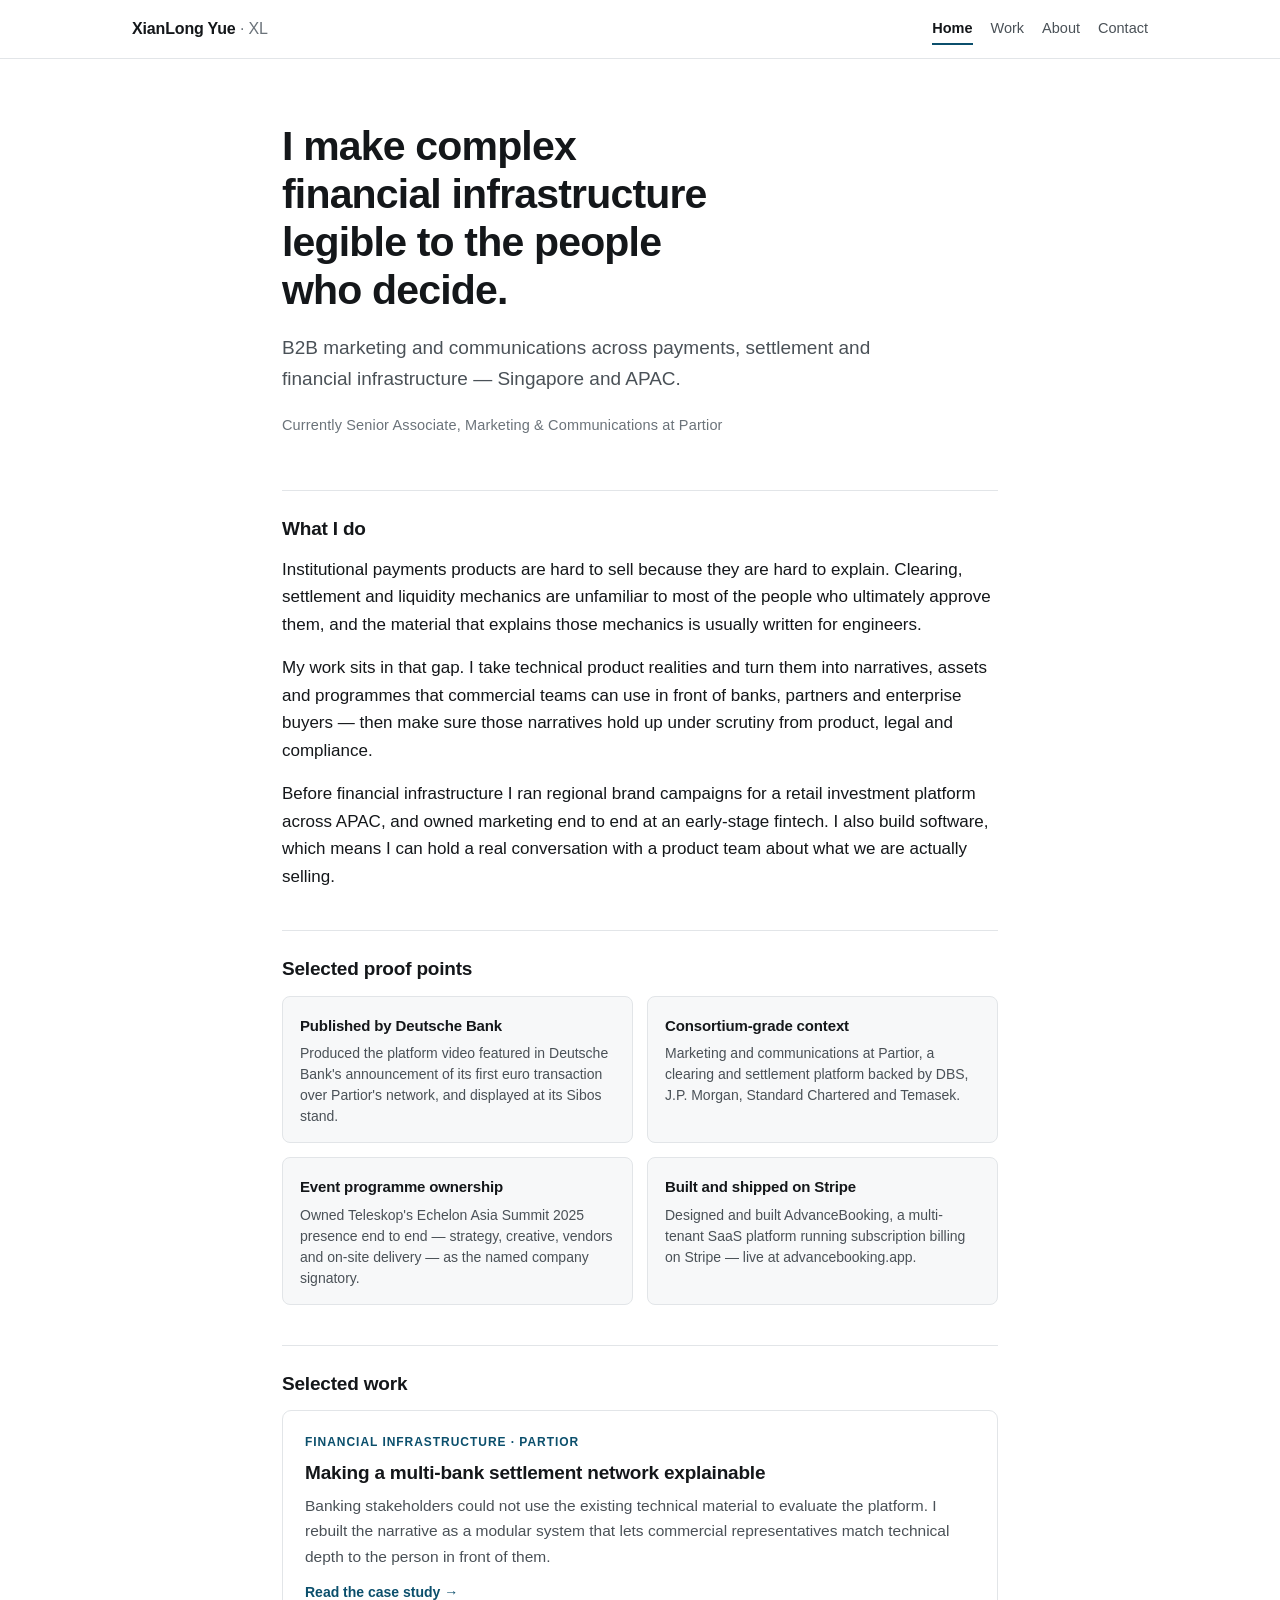
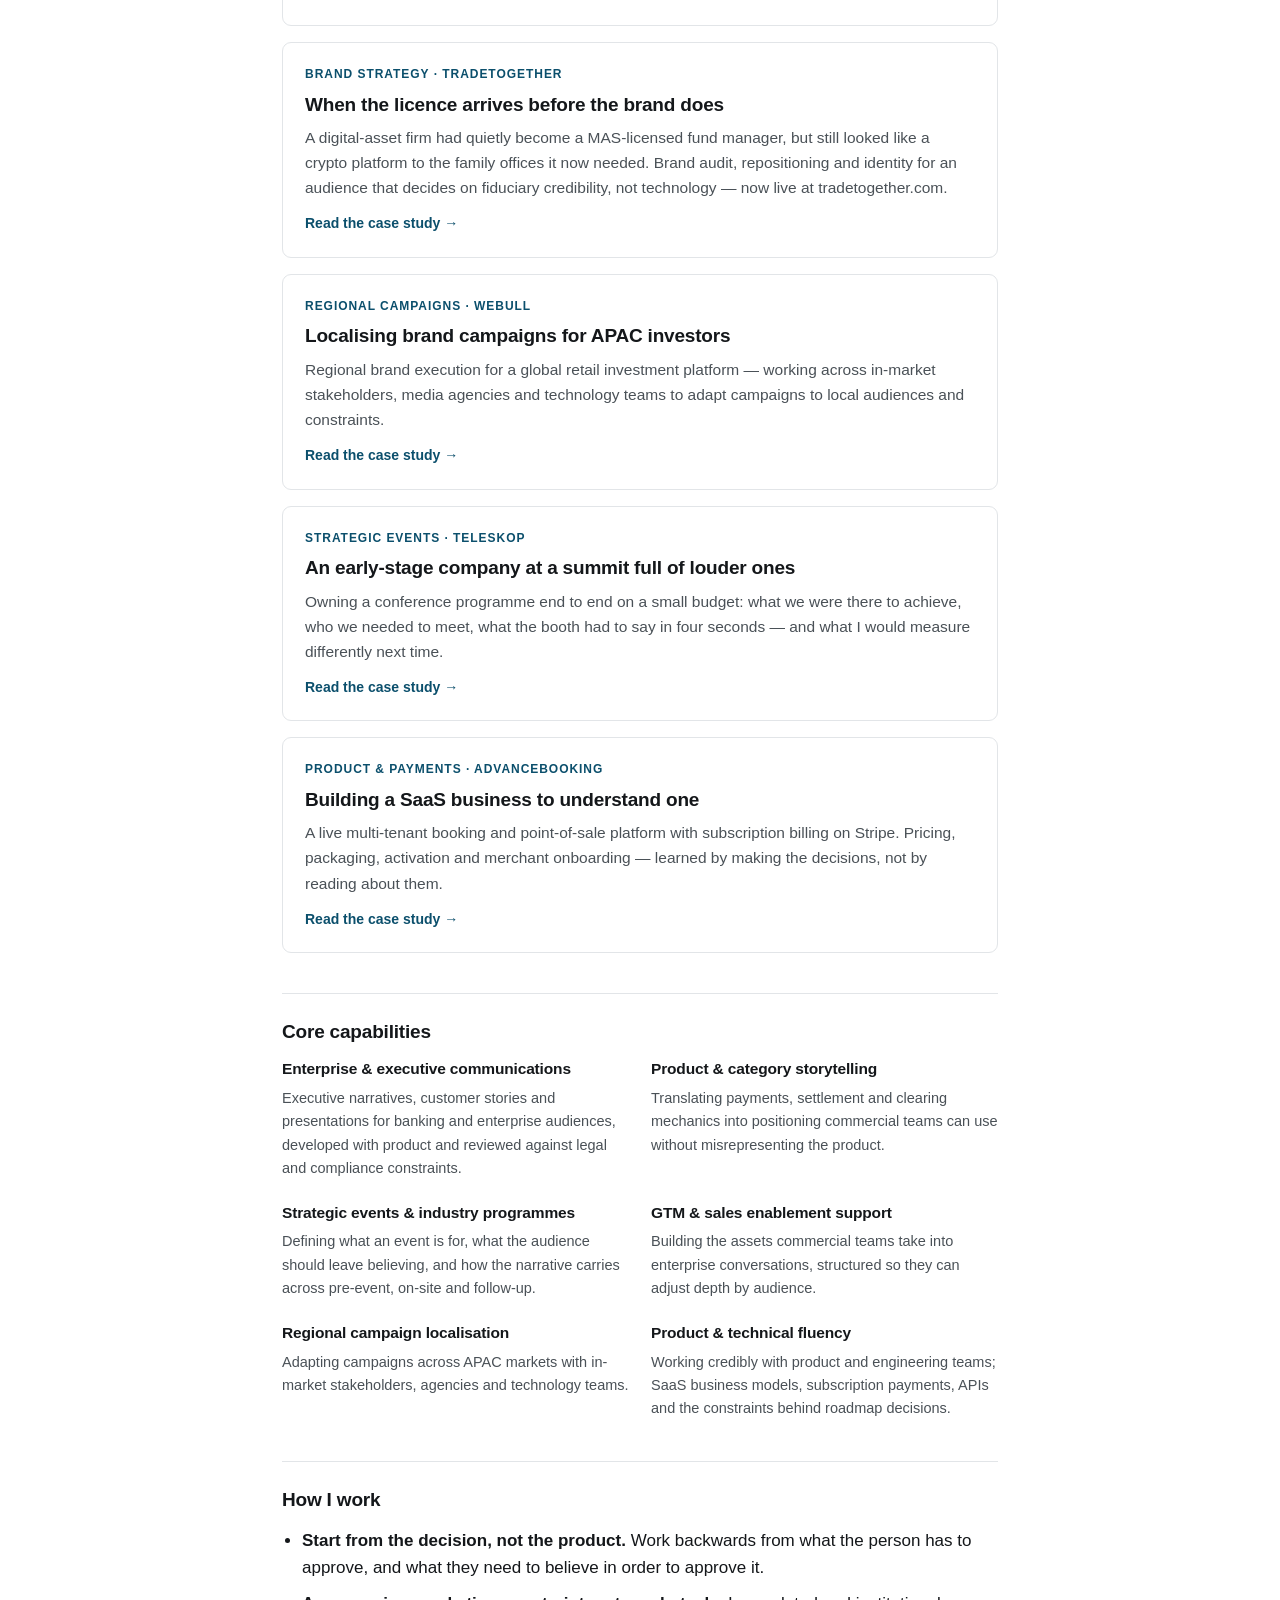
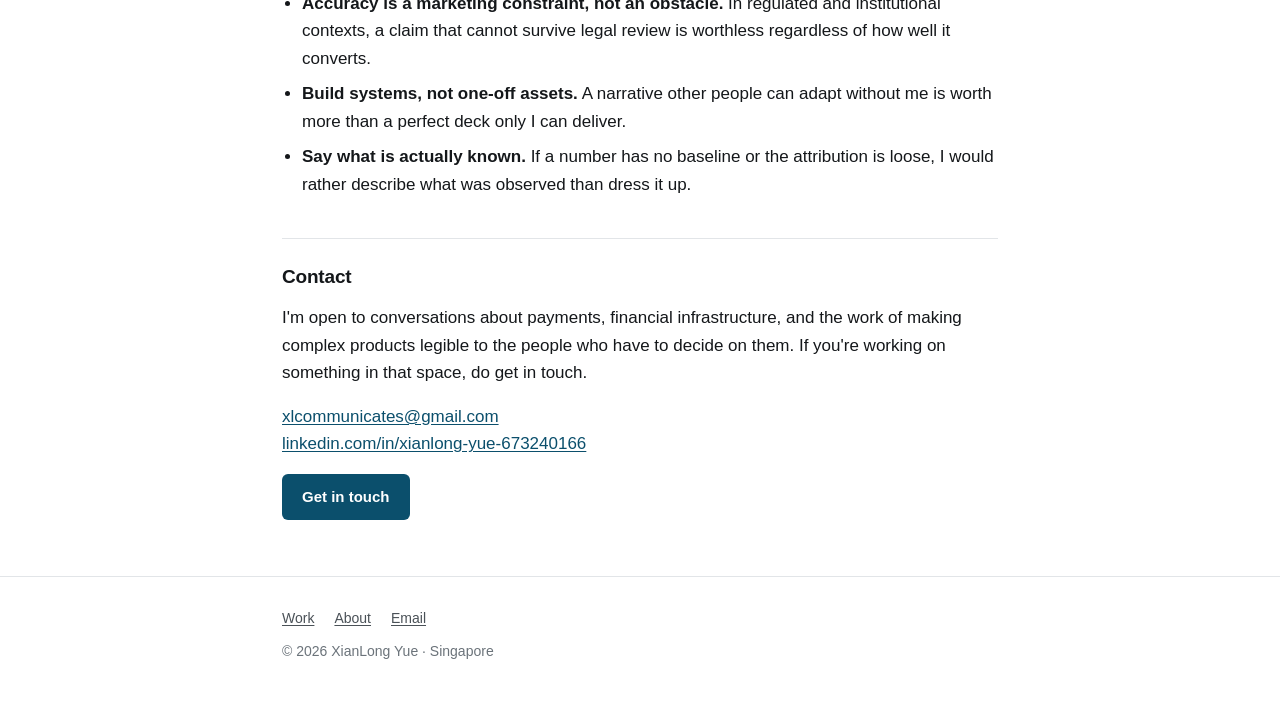
==== commit e71d0047: "Link live AdvanceBooking product; open external links in new tabs Adds advancebooking.app as verifia" ====
--- a/index.html
+++ b/index.html
@@ -80,8 +80,8 @@
         </div>
         <div>
           <strong>Built and shipped on Stripe</strong>
-          <span>Designed and built AdvanceBooking, a live multi-tenant SaaS platform running
-          subscription billing on Stripe.</span>
+          <span>Designed and built AdvanceBooking, a multi-tenant SaaS platform running
+          subscription billing on Stripe — live at advancebooking.app.</span>
         </div>
       </div>
     </div>
@@ -205,7 +205,7 @@
       on something in that space, do get in touch.</p>
       <p>
         <a href="mailto:xlcommunicates@gmail.com">xlcommunicates@gmail.com</a><br>
-        <a href="https://www.linkedin.com/in/xianlong-yue-673240166/">linkedin.com/in/xianlong-yue-673240166</a>
+        <a href="https://www.linkedin.com/in/xianlong-yue-673240166/" target="_blank" rel="noopener noreferrer">linkedin.com/in/xianlong-yue-673240166<span class="sr-only"> (opens in a new tab)</span></a>
       </p>
       <div class="btn-row">
         <a class="btn" href="mailto:xlcommunicates@gmail.com">Get in touch</a>
--- a/assets/style.css
+++ b/assets/style.css
@@ -41,6 +41,13 @@
 }
 .skip-link:focus { left: 8px; top: 8px; }
 
+/* visually hidden, still announced by screen readers */
+.sr-only {
+  position: absolute; width: 1px; height: 1px;
+  padding: 0; margin: -1px; overflow: hidden;
+  clip: rect(0, 0, 0, 0); white-space: nowrap; border: 0;
+}
+
 a { color: var(--accent); text-underline-offset: 2px; }
 a:focus-visible, button:focus-visible {
   outline: 2px solid var(--accent);
